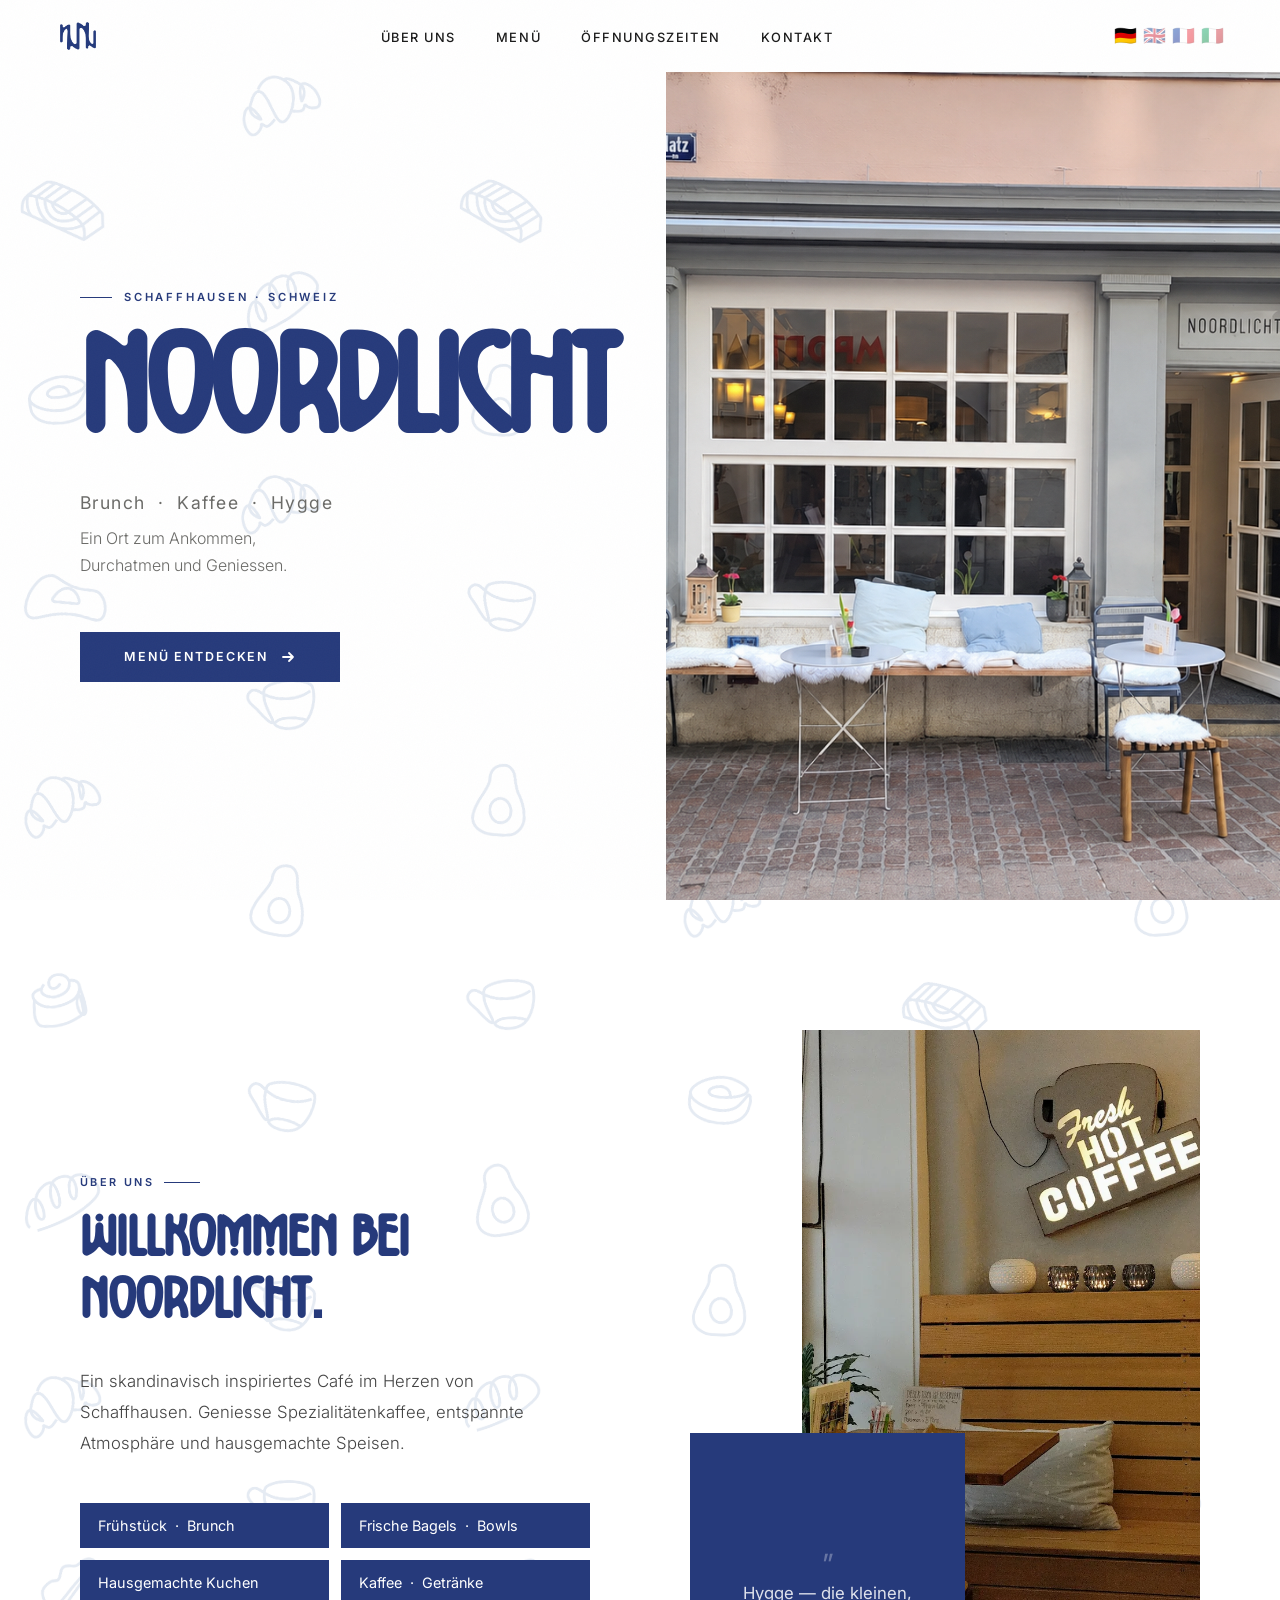
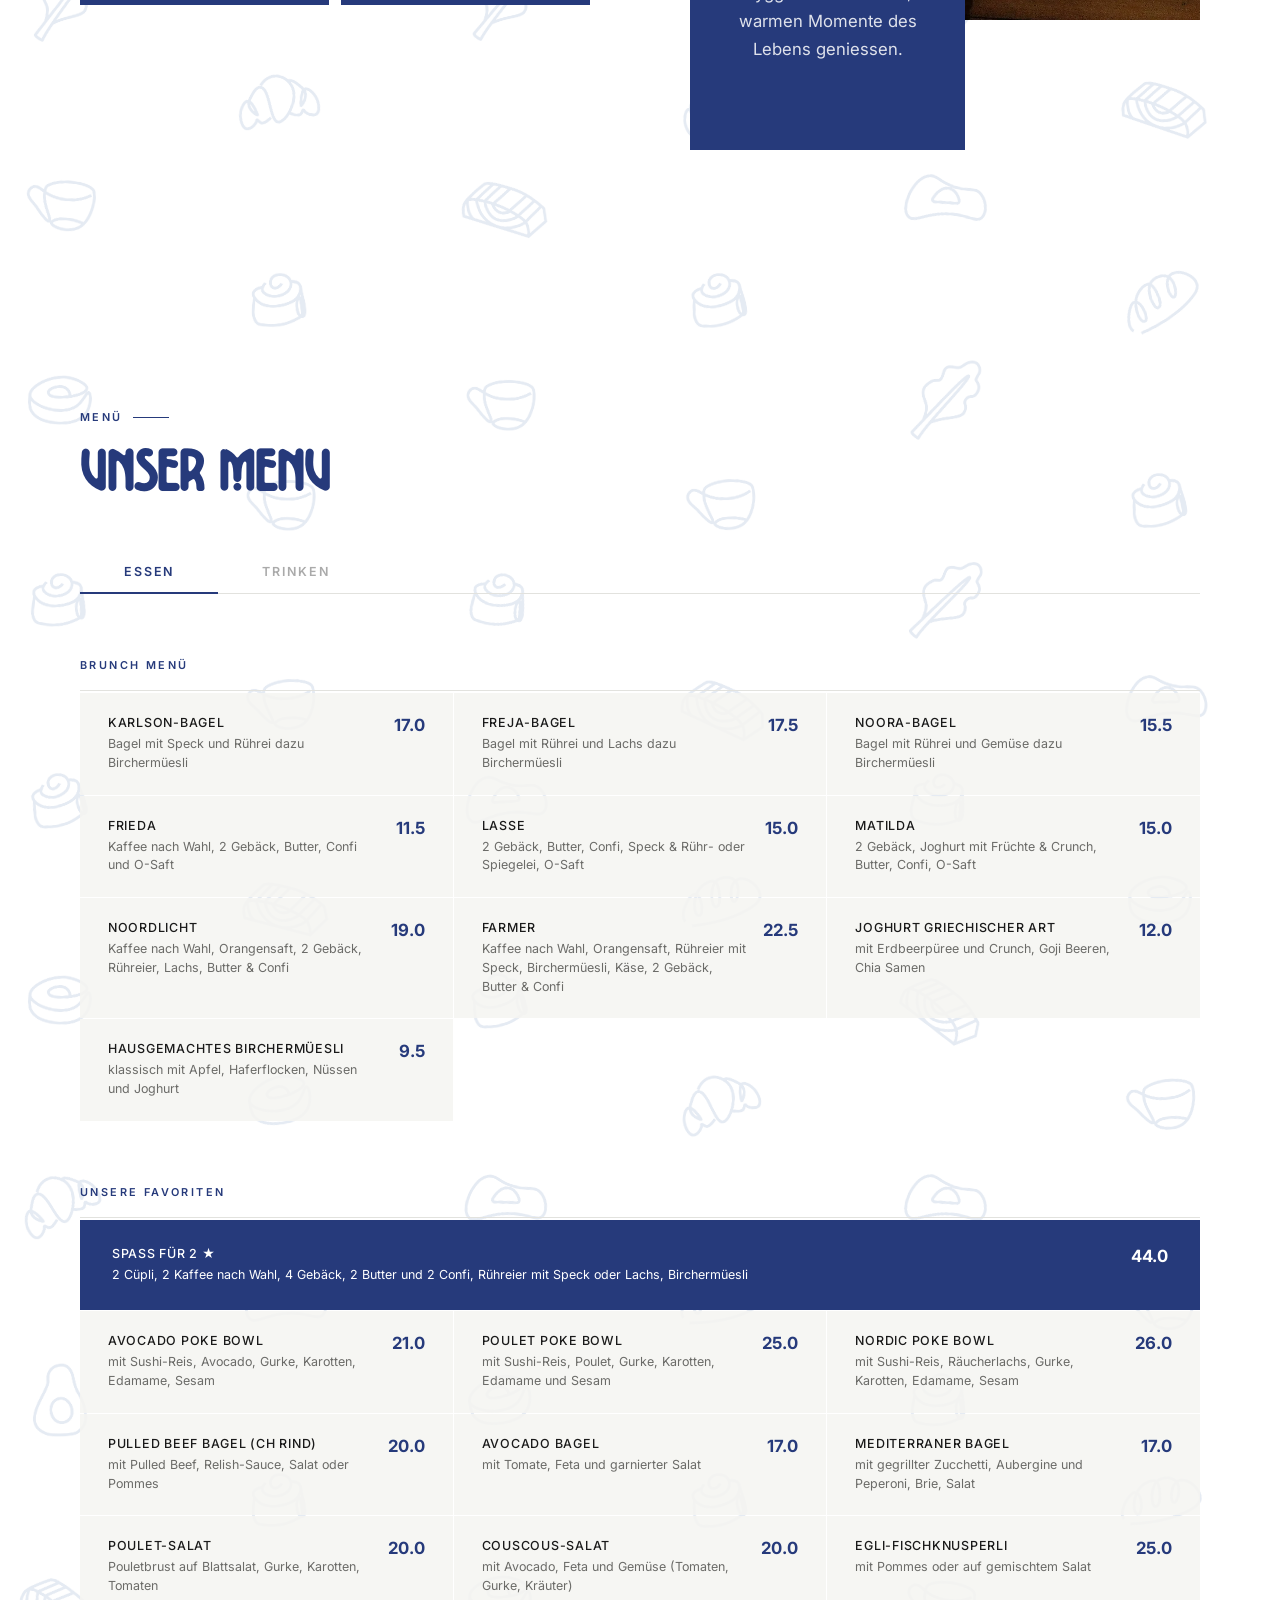
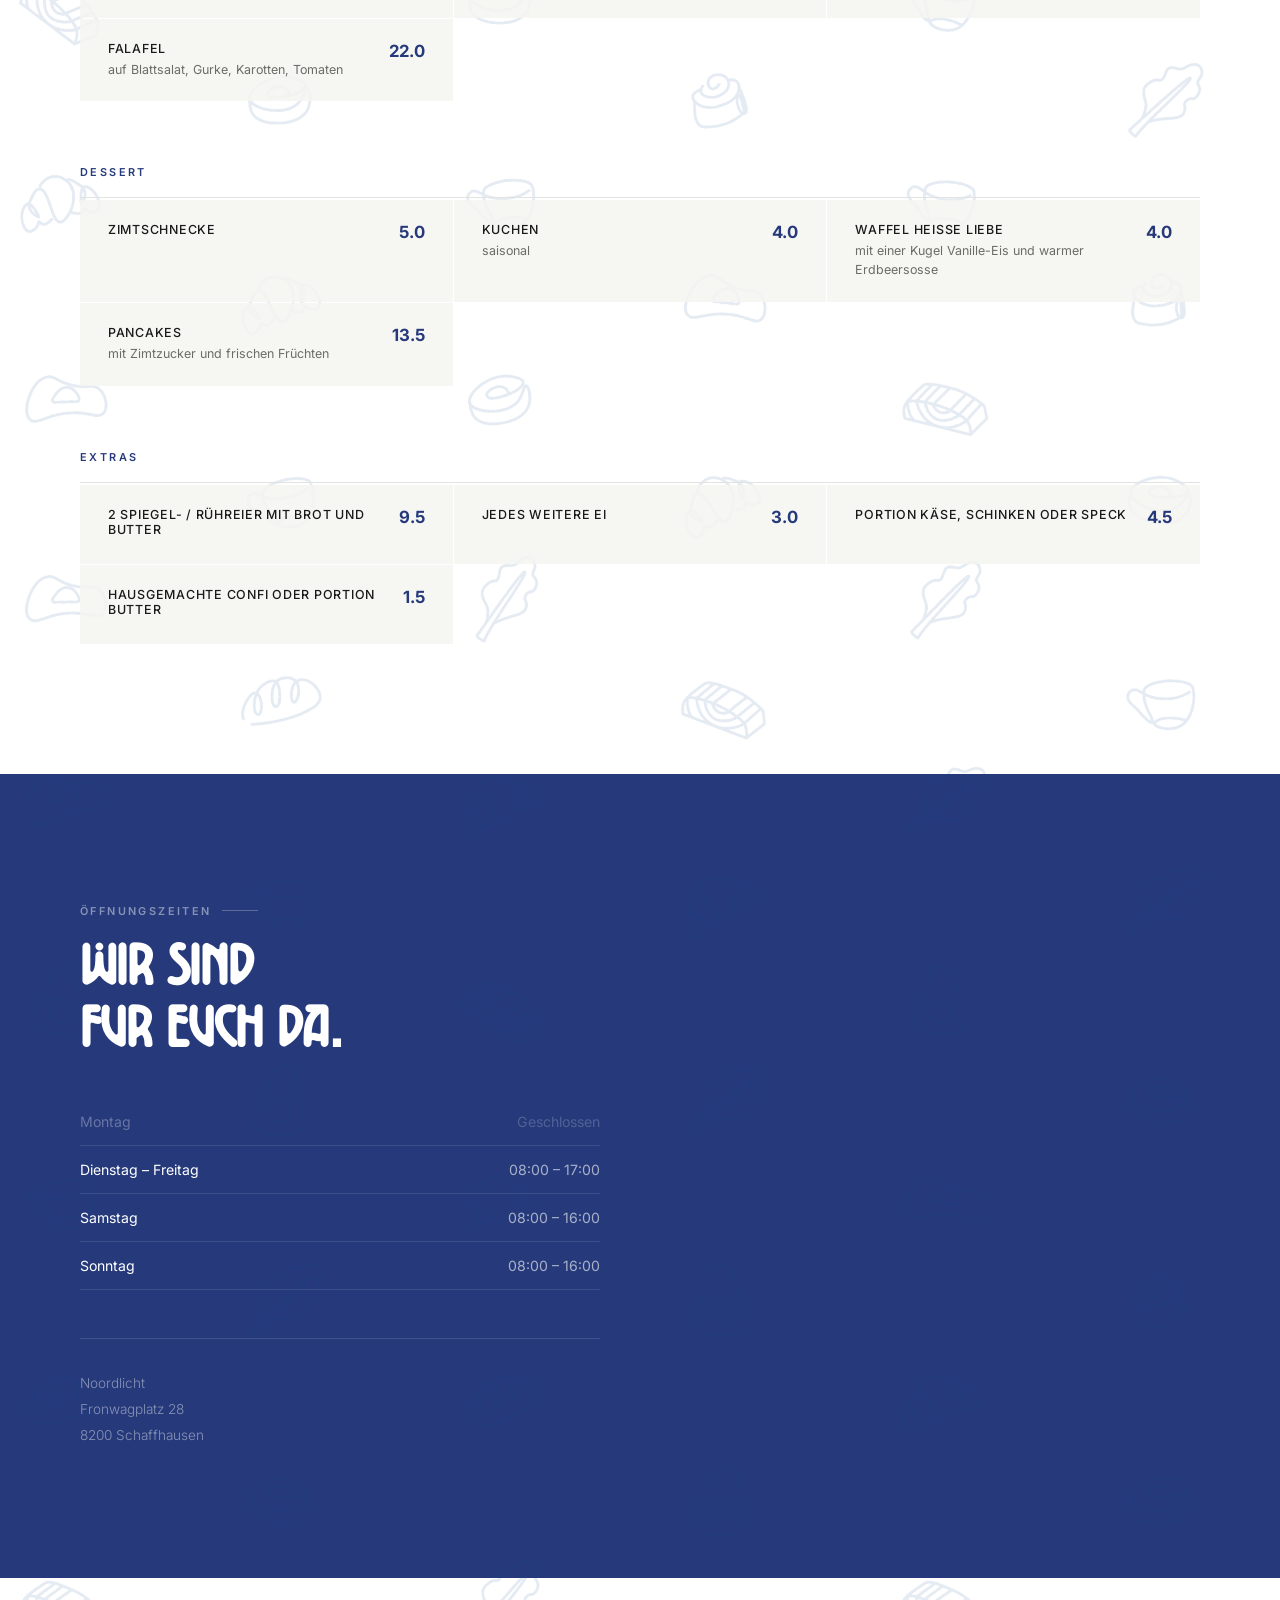
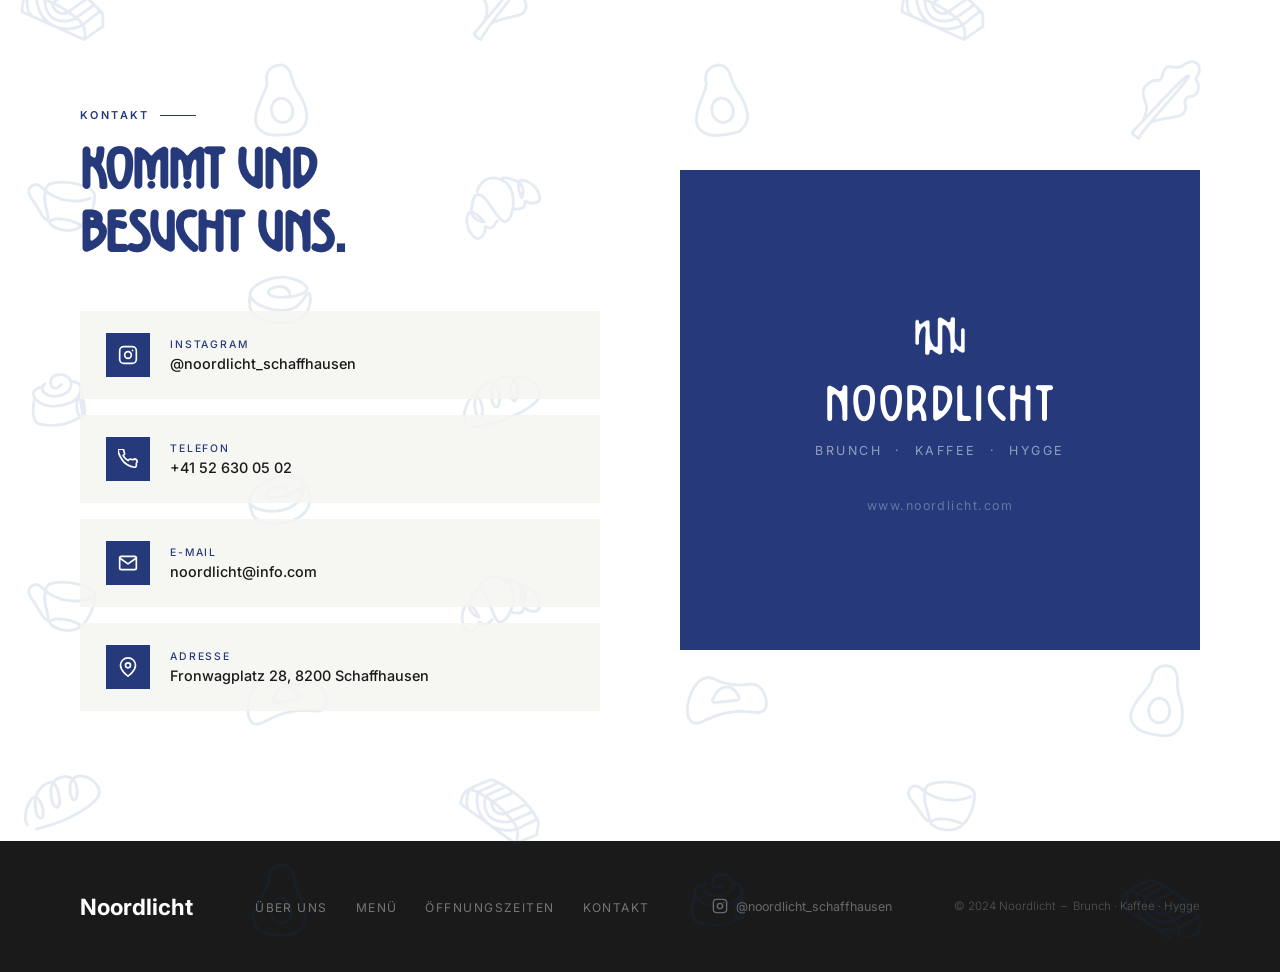
==== index.html @ 09fd99b8 "Noordlicht Website" ====
<!DOCTYPE html>
<html lang="de">
<head>
<meta charset="UTF-8">
<meta name="viewport" content="width=device-width, initial-scale=1.0">
<title>Noordlicht – Brunch · Coffee · Hygge</title>
<link rel="preconnect" href="https://fonts.googleapis.com">
<link rel="preconnect" href="https://fonts.gstatic.com" crossorigin>
<link href="https://fonts.googleapis.com/css2?family=Inter:wght@300;400;500;600&display=swap" rel="stylesheet">
<link rel="stylesheet" href="style.css?v=15">
</head>
<body>

<!-- NAV -->
<nav class="nav" id="nav">
  <a href="#hero" class="nav-logo">
    <img src="graphics/4n_b.png" alt="Noordlicht Logo">
  </a>
  <ul class="nav-links">
    <li><a href="#about" data-i18n data-de="Über uns" data-en="About">Über uns</a></li>
    <li><a href="#menu" data-i18n data-de="Menü" data-en="Menu">Menü</a></li>
    <li><a href="#hours" data-i18n data-de="Öffnungszeiten" data-en="Opening Hours">Öffnungszeiten</a></li>
    <li><a href="#contact" data-i18n data-de="Kontakt" data-en="Contact">Kontakt</a></li>
  </ul>
  <div class="nav-right">
    <div class="lang-sw">
      <button class="lang-btn active" title="Deutsch">🇩🇪</button>
      <button class="lang-btn" title="English">🇬🇧</button>
      <button class="lang-btn" title="Français">🇫🇷</button>
      <button class="lang-btn" title="Italiano">🇮🇹</button>
    </div>
    <div class="burger" id="burger">
      <span></span><span></span><span></span>
    </div>
  </div>
</nav>

<!-- MOBILE MENU -->
<div class="mob-menu" id="mob-menu">
  <a href="#about" data-i18n data-de="Über uns" data-en="About">Über uns</a>
  <a href="#menu" data-i18n data-de="Menü" data-en="Menu">Menü</a>
  <a href="#hours" data-i18n data-de="Öffnungszeiten" data-en="Opening Hours">Öffnungszeiten</a>
  <a href="#contact" data-i18n data-de="Kontakt" data-en="Contact">Kontakt</a>
</div>

<!-- HERO -->
<section class="hero" id="hero">

  <div class="hero-left">
    <p class="hero-tag reveal" data-i18n data-de="Schaffhausen · Schweiz" data-en="Schaffhausen · Switzerland">Schaffhausen · Schweiz</p>
    <h1 class="hero-title reveal">NOORDLICHT</h1>
    <p class="hero-sub reveal" data-i18n data-de="Brunch &nbsp;·&nbsp; Kaffee &nbsp;·&nbsp; Hygge" data-en="Brunch &nbsp;·&nbsp; Coffee &nbsp;·&nbsp; Hygge">Brunch &nbsp;·&nbsp; Kaffee &nbsp;·&nbsp; Hygge</p>
    <p class="hero-claim reveal" data-i18n data-de="Ein Ort zum Ankommen,&lt;br&gt;Durchatmen und Geniessen." data-en="A place to arrive,&lt;br&gt;breathe and enjoy.">Ein Ort zum Ankommen,<br>Durchatmen und Geniessen.</p>
    <a href="#menu" class="btn reveal">
      <span data-i18n data-de="Menü entdecken" data-en="Explore Menu">Menü entdecken</span>
      <svg width="16" height="16" viewBox="0 0 16 16" fill="none" stroke="currentColor" stroke-width="1.8" stroke-linecap="round" stroke-linejoin="round"><path d="M3 8h10M9 4l4 4-4 4"/></svg>
    </a>
  </div>
  <div class="hero-right">
    <div class="hero-img"></div>
  </div>
</section>

<!-- ABOUT -->
<section class="about" id="about">

  <div class="about-inner">
    <div>
      <p class="sec-label reveal" data-i18n data-de="Über uns" data-en="About Us">Über uns</p>
      <h2 class="sec-title reveal" data-i18n data-de="Willkommen bei&lt;br&gt;Noordlicht." data-en="Welcome to&lt;br&gt;Noordlicht.">Willkommen bei<br>Noordlicht.</h2>
      <p class="about-text reveal" data-i18n data-de="Ein skandinavisch inspiriertes Café im Herzen von Schaffhausen. Geniesse Spezialitätenkaffee, entspannte Atmosphäre und hausgemachte Speisen." data-en="A Scandinavian-inspired café in the heart of Schaffhausen. Enjoy specialty coffee, a relaxed atmosphere and homemade food.">
        Ein skandinavisch inspiriertes Café im Herzen von Schaffhausen.
        Geniesse Spezialitätenkaffee, entspannte Atmosphäre
        und hausgemachte Speisen.
      </p>
      <ul class="about-pills reveal">
        <li class="about-pill">
          <svg width="14" height="14" viewBox="0 0 14 14" fill="#263A7B"><path d="M7 1l1.8 4.3 4.7.4-3.5 3 1 4.6L7 10.8l-4 2.5 1-4.6L.5 5.7l4.7-.4z"/></svg>
          <span data-i18n data-de="Frühstück &amp;nbsp;·&amp;nbsp; Brunch" data-en="Breakfast &amp;nbsp;·&amp;nbsp; Brunch">Frühstück &nbsp;·&nbsp; Brunch</span>
        </li>
        <li class="about-pill">
          <svg width="14" height="14" viewBox="0 0 14 14" fill="#263A7B"><path d="M7 1l1.8 4.3 4.7.4-3.5 3 1 4.6L7 10.8l-4 2.5 1-4.6L.5 5.7l4.7-.4z"/></svg>
          <span data-i18n data-de="Frische Bagels &amp;nbsp;·&amp;nbsp; Bowls" data-en="Fresh Bagels &amp;nbsp;·&amp;nbsp; Bowls">Frische Bagels &nbsp;·&nbsp; Bowls</span>
        </li>
        <li class="about-pill">
          <svg width="14" height="14" viewBox="0 0 14 14" fill="#263A7B"><path d="M7 1l1.8 4.3 4.7.4-3.5 3 1 4.6L7 10.8l-4 2.5 1-4.6L.5 5.7l4.7-.4z"/></svg>
          <span data-i18n data-de="Hausgemachte Kuchen" data-en="Homemade Cakes">Hausgemachte Kuchen</span>
        </li>
        <li class="about-pill">
          <svg width="14" height="14" viewBox="0 0 14 14" fill="#263A7B"><path d="M7 1l1.8 4.3 4.7.4-3.5 3 1 4.6L7 10.8l-4 2.5 1-4.6L.5 5.7l4.7-.4z"/></svg>
          <span data-i18n data-de="Kaffee &amp;nbsp;·&amp;nbsp; Getränke" data-en="Coffee &amp;nbsp;·&amp;nbsp; Drinks">Kaffee &nbsp;·&nbsp; Getränke</span>
        </li>
      </ul>
    </div>

    <div class="about-visual reveal">
<div class="about-photo-main"></div>
      <div class="about-photo-accent">
        <p class="about-quote" data-i18n data-de="Hygge — die kleinen,&lt;br&gt;warmen Momente des Lebens geniessen." data-en="Hygge — savouring&lt;br&gt;life's small, warm moments.">Hygge — die kleinen,<br>warmen Momente des Lebens geniessen.</p>
      </div>
    </div>
  </div>
</section>

<!-- MENU -->
<section class="menu-sec" id="menu">

  <div class="menu-head reveal">
    <p class="sec-label" data-i18n data-de="Menü" data-en="Menu">Menü</p>
    <h2 class="sec-title" data-i18n data-de="Unser Menü" data-en="Our Menu">Unser Menü</h2>
    <div class="menu-tabs">
      <button class="menu-tab-btn on" data-pane="essen" data-i18n data-de="Essen" data-en="Food">Essen</button>
      <button class="menu-tab-btn" data-pane="trinken" data-i18n data-de="Trinken" data-en="Drinks">Trinken</button>
    </div>
  </div>

  <!-- ═══ FOOD ═══ -->
  <div class="menu-pane on" id="pane-essen">
    <div class="menu-cat reveal">
      <h3 class="menu-cat-hd" data-i18n data-de="Brunch Menü" data-en="Brunch Menu">Brunch Menü</h3>
      <div class="menu-grid">
        <div class="mi"><div><div class="mi-name" data-i18n data-de="Karlson-Bagel" data-en="Karlson-Bagel">Karlson-Bagel</div><div class="mi-desc" data-i18n data-de="Bagel mit Speck und Rührei dazu Birchermüesli" data-en="Bagel with bacon and scrambled eggs with Bircher muesli">Bagel mit Speck und Rührei dazu Birchermüesli</div></div><div class="mi-price">17.0</div></div>
        <div class="mi"><div><div class="mi-name" data-i18n data-de="Freja-Bagel" data-en="Freja-Bagel">Freja-Bagel</div><div class="mi-desc" data-i18n data-de="Bagel mit Rührei und Lachs dazu Birchermüesli" data-en="Bagel with scrambled eggs and salmon with Bircher muesli">Bagel mit Rührei und Lachs dazu Birchermüesli</div></div><div class="mi-price">17.5</div></div>
        <div class="mi"><div><div class="mi-name" data-i18n data-de="Noora-Bagel" data-en="Noora-Bagel">Noora-Bagel</div><div class="mi-desc" data-i18n data-de="Bagel mit Rührei und Gemüse dazu Birchermüesli" data-en="Bagel with scrambled eggs and vegetables with Bircher muesli">Bagel mit Rührei und Gemüse dazu Birchermüesli</div></div><div class="mi-price">15.5</div></div>
        <div class="mi"><div><div class="mi-name" data-i18n data-de="Frieda" data-en="Frieda">Frieda</div><div class="mi-desc" data-i18n data-de="Kaffee nach Wahl, 2 Gebäck, Butter, Confi und O-Saft" data-en="Coffee of your choice, 2 pastries, butter, jam and orange juice">Kaffee nach Wahl, 2 Gebäck, Butter, Confi und O-Saft</div></div><div class="mi-price">11.5</div></div>
        <div class="mi"><div><div class="mi-name" data-i18n data-de="Lasse" data-en="Lasse">Lasse</div><div class="mi-desc" data-i18n data-de="2 Gebäck, Butter, Confi, Speck &amp; Rühr- oder Spiegelei, O-Saft" data-en="2 pastries, butter, jam, bacon &amp; scrambled or fried egg, orange juice">2 Gebäck, Butter, Confi, Speck &amp; Rühr- oder Spiegelei, O-Saft</div></div><div class="mi-price">15.0</div></div>
        <div class="mi"><div><div class="mi-name" data-i18n data-de="Matilda" data-en="Matilda">Matilda</div><div class="mi-desc" data-i18n data-de="2 Gebäck, Joghurt mit Früchte &amp; Crunch, Butter, Confi, O-Saft" data-en="2 pastries, yoghurt with fruit &amp; granola, butter, jam, orange juice">2 Gebäck, Joghurt mit Früchte &amp; Crunch, Butter, Confi, O-Saft</div></div><div class="mi-price">15.0</div></div>
        <div class="mi"><div><div class="mi-name" data-i18n data-de="Noordlicht" data-en="Noordlicht">Noordlicht</div><div class="mi-desc" data-i18n data-de="Kaffee nach Wahl, Orangensaft, 2 Gebäck, Rühreier, Lachs, Butter &amp; Confi" data-en="Coffee of your choice, orange juice, 2 pastries, scrambled eggs, salmon, butter &amp; jam">Kaffee nach Wahl, Orangensaft, 2 Gebäck, Rühreier, Lachs, Butter &amp; Confi</div></div><div class="mi-price">19.0</div></div>
        <div class="mi"><div><div class="mi-name" data-i18n data-de="Farmer" data-en="Farmer">Farmer</div><div class="mi-desc" data-i18n data-de="Kaffee nach Wahl, Orangensaft, Rühreier mit Speck, Birchermüesli, Käse, 2 Gebäck, Butter &amp; Confi" data-en="Coffee, orange juice, scrambled eggs with bacon, Bircher muesli, cheese, 2 pastries, butter &amp; jam">Kaffee nach Wahl, Orangensaft, Rühreier mit Speck, Birchermüesli, Käse, 2 Gebäck, Butter &amp; Confi</div></div><div class="mi-price">22.5</div></div>
        <div class="mi"><div><div class="mi-name" data-i18n data-de="Joghurt Griechischer Art" data-en="Greek-style Yoghurt">Joghurt Griechischer Art</div><div class="mi-desc" data-i18n data-de="mit Erdbeerpüree und Crunch, Goji Beeren, Chia Samen" data-en="with strawberry purée and granola, goji berries, chia seeds">mit Erdbeerpüree und Crunch, Goji Beeren, Chia Samen</div></div><div class="mi-price">12.0</div></div>
        <div class="mi"><div><div class="mi-name" data-i18n data-de="Hausgemachtes Birchermüesli" data-en="Homemade Bircher Muesli">Hausgemachtes Birchermüesli</div><div class="mi-desc" data-i18n data-de="klassisch mit Apfel, Haferflocken, Nüssen und Joghurt" data-en="classic with apple, oats, nuts and yoghurt">klassisch mit Apfel, Haferflocken, Nüssen und Joghurt</div></div><div class="mi-price">9.5</div></div>
      </div>
    </div>

    <div class="menu-cat reveal">
      <h3 class="menu-cat-hd" data-i18n data-de="Unsere Favoriten" data-en="Our Favourites">Unsere Favoriten</h3>
      <div class="menu-grid">
        <div class="mi mi-feat"><div><div class="mi-name" data-i18n data-de="Spass für 2 ★" data-en="Fun for 2 ★">Spass für 2 ★</div><div class="mi-desc" data-i18n data-de="2 Cüpli, 2 Kaffee nach Wahl, 4 Gebäck, 2 Butter und 2 Confi, Rühreier mit Speck oder Lachs, Birchermüesli" data-en="2 glasses of sparkling wine, 2 coffees of your choice, 4 pastries, 2 butter and 2 jam, scrambled eggs with bacon or salmon, Bircher muesli">2 Cüpli, 2 Kaffee nach Wahl, 4 Gebäck, 2 Butter und 2 Confi, Rühreier mit Speck oder Lachs, Birchermüesli</div></div><div class="mi-price">44.0</div></div>
        <div class="mi"><div><div class="mi-name" data-i18n data-de="Avocado Poke Bowl" data-en="Avocado Poke Bowl">Avocado Poke Bowl</div><div class="mi-desc" data-i18n data-de="mit Sushi-Reis, Avocado, Gurke, Karotten, Edamame, Sesam" data-en="with sushi rice, avocado, cucumber, carrots, edamame, sesame">mit Sushi-Reis, Avocado, Gurke, Karotten, Edamame, Sesam</div></div><div class="mi-price">21.0</div></div>
        <div class="mi"><div><div class="mi-name" data-i18n data-de="Poulet Poke Bowl" data-en="Chicken Poke Bowl">Poulet Poke Bowl</div><div class="mi-desc" data-i18n data-de="mit Sushi-Reis, Poulet, Gurke, Karotten, Edamame und Sesam" data-en="with sushi rice, chicken, cucumber, carrots, edamame and sesame">mit Sushi-Reis, Poulet, Gurke, Karotten, Edamame und Sesam</div></div><div class="mi-price">25.0</div></div>
        <div class="mi"><div><div class="mi-name" data-i18n data-de="Nordic Poke Bowl" data-en="Nordic Poke Bowl">Nordic Poke Bowl</div><div class="mi-desc" data-i18n data-de="mit Sushi-Reis, Räucherlachs, Gurke, Karotten, Edamame, Sesam" data-en="with sushi rice, smoked salmon, cucumber, carrots, edamame, sesame">mit Sushi-Reis, Räucherlachs, Gurke, Karotten, Edamame, Sesam</div></div><div class="mi-price">26.0</div></div>
        <div class="mi"><div><div class="mi-name" data-i18n data-de="Pulled Beef Bagel (CH Rind)" data-en="Pulled Beef Bagel (CH Rind)">Pulled Beef Bagel (CH Rind)</div><div class="mi-desc" data-i18n data-de="mit Pulled Beef, Relish-Sauce, Salat oder Pommes" data-en="with pulled beef, relish sauce, salad or fries">mit Pulled Beef, Relish-Sauce, Salat oder Pommes</div></div><div class="mi-price">20.0</div></div>
        <div class="mi"><div><div class="mi-name" data-i18n data-de="Avocado Bagel" data-en="Avocado Bagel">Avocado Bagel</div><div class="mi-desc" data-i18n data-de="mit Tomate, Feta und garnierter Salat" data-en="with tomato, feta and dressed salad">mit Tomate, Feta und garnierter Salat</div></div><div class="mi-price">17.0</div></div>
        <div class="mi"><div><div class="mi-name" data-i18n data-de="Mediterraner Bagel" data-en="Mediterraner Bagel">Mediterraner Bagel</div><div class="mi-desc" data-i18n data-de="mit gegrillter Zucchetti, Aubergine und Peperoni, Brie, Salat" data-en="with grilled courgette, aubergine and peppers, brie, salad">mit gegrillter Zucchetti, Aubergine und Peperoni, Brie, Salat</div></div><div class="mi-price">17.0</div></div>
        <div class="mi"><div><div class="mi-name" data-i18n data-de="Poulet-Salat" data-en="Chicken Salad">Poulet-Salat</div><div class="mi-desc" data-i18n data-de="Pouletbrust auf Blattsalat, Gurke, Karotten, Tomaten" data-en="Chicken breast on mixed leaves, cucumber, carrots, tomatoes">Pouletbrust auf Blattsalat, Gurke, Karotten, Tomaten</div></div><div class="mi-price">20.0</div></div>
        <div class="mi"><div><div class="mi-name" data-i18n data-de="Couscous-Salat" data-en="Couscous-Salat">Couscous-Salat</div><div class="mi-desc" data-i18n data-de="mit Avocado, Feta und Gemüse (Tomaten, Gurke, Kräuter)" data-en="with avocado, feta and vegetables (tomatoes, cucumber, herbs)">mit Avocado, Feta und Gemüse (Tomaten, Gurke, Kräuter)</div></div><div class="mi-price">20.0</div></div>
        <div class="mi"><div><div class="mi-name" data-i18n data-de="Egli-Fischknusperli" data-en="Crispy Perch Fillet">Egli-Fischknusperli</div><div class="mi-desc" data-i18n data-de="mit Pommes oder auf gemischtem Salat" data-en="with fries or on mixed salad">mit Pommes oder auf gemischtem Salat</div></div><div class="mi-price">25.0</div></div>
        <div class="mi"><div><div class="mi-name" data-i18n data-de="Falafel" data-en="Falafel">Falafel</div><div class="mi-desc" data-i18n data-de="auf Blattsalat, Gurke, Karotten, Tomaten" data-en="on mixed leaves, cucumber, carrots, tomatoes">auf Blattsalat, Gurke, Karotten, Tomaten</div></div><div class="mi-price">22.0</div></div>
      </div>
    </div>

    <div class="menu-cat reveal">
      <h3 class="menu-cat-hd" data-i18n data-de="Dessert" data-en="Dessert">Dessert</h3>
      <div class="menu-grid">
        <div class="mi"><div><div class="mi-name" data-i18n data-de="Zimtschnecke" data-en="Cinnamon Roll">Zimtschnecke</div></div><div class="mi-price">5.0</div></div>
        <div class="mi"><div><div class="mi-name" data-i18n data-de="Kuchen" data-en="Cake">Kuchen</div><div class="mi-desc" data-i18n data-de="saisonal" data-en="seasonal">saisonal</div></div><div class="mi-price">4.0</div></div>
        <div class="mi"><div><div class="mi-name" data-i18n data-de="Waffel Heisse Liebe" data-en="Hot Love Waffle">Waffel Heisse Liebe</div><div class="mi-desc" data-i18n data-de="mit einer Kugel Vanille-Eis und warmer Erdbeersosse" data-en="with a scoop of vanilla ice cream and warm strawberry sauce">mit einer Kugel Vanille-Eis und warmer Erdbeersosse</div></div><div class="mi-price">4.0</div></div>
        <div class="mi"><div><div class="mi-name" data-i18n data-de="Pancakes" data-en="Pancakes">Pancakes</div><div class="mi-desc" data-i18n data-de="mit Zimtzucker und frischen Früchten" data-en="with cinnamon sugar and fresh fruit">mit Zimtzucker und frischen Früchten</div></div><div class="mi-price">13.5</div></div>
      </div>
    </div>

    <div class="menu-cat reveal">
      <h3 class="menu-cat-hd" data-i18n data-de="Extras" data-en="Extras">Extras</h3>
      <div class="menu-grid">
        <div class="mi"><div><div class="mi-name" data-i18n data-de="2 Spiegel- / Rühreier mit Brot und Butter" data-en="2 Fried / Scrambled Eggs with bread and butter">2 Spiegel- / Rühreier mit Brot und Butter</div></div><div class="mi-price">9.5</div></div>
        <div class="mi"><div><div class="mi-name" data-i18n data-de="Jedes weitere Ei" data-en="Each additional egg">Jedes weitere Ei</div></div><div class="mi-price">3.0</div></div>
        <div class="mi"><div><div class="mi-name" data-i18n data-de="Portion Käse, Schinken oder Speck" data-en="Portion of cheese, ham or bacon">Portion Käse, Schinken oder Speck</div></div><div class="mi-price">4.5</div></div>
        <div class="mi"><div><div class="mi-name" data-i18n data-de="Hausgemachte Confi oder Portion Butter" data-en="Homemade jam or portion of butter">Hausgemachte Confi oder Portion Butter</div></div><div class="mi-price">1.5</div></div>
      </div>
    </div>
  </div>

  <!-- ═══ DRINKS ═══ -->
  <div class="menu-pane" id="pane-trinken">
    <div class="menu-cat reveal">
      <h3 class="menu-cat-hd" data-i18n data-de="Kaffee" data-en="Coffee">Kaffee</h3>
      <div class="menu-grid">
        <div class="mi"><div><div class="mi-name" data-i18n data-de="Espresso / Ristretto" data-en="Espresso / Ristretto">Espresso / Ristretto</div></div><div class="mi-price">4.5</div></div>
        <div class="mi"><div><div class="mi-name" data-i18n data-de="Café Crème / Americano" data-en="Café Crème / Americano">Café Crème / Americano</div></div><div class="mi-price">4.5</div></div>
        <div class="mi"><div><div class="mi-name" data-i18n data-de="Cappuccino" data-en="Cappuccino">Cappuccino</div></div><div class="mi-price">5.0</div></div>
        <div class="mi"><div><div class="mi-name" data-i18n data-de="Milch Café" data-en="Café au Lait">Milch Café</div></div><div class="mi-price">5.2</div></div>
        <div class="mi"><div><div class="mi-name" data-i18n data-de="Latte Macchiato" data-en="Latte Macchiato">Latte Macchiato</div></div><div class="mi-price">6.0</div></div>
        <div class="mi"><div><div class="mi-name" data-i18n data-de="Caotina / Ovomaltine" data-en="Caotina / Ovomaltine">Caotina / Ovomaltine</div><div class="mi-desc" data-i18n data-de="heiss / kalt" data-en="hot / cold">heiss / kalt</div></div><div class="mi-price">4.5</div></div>
        <div class="menu-extras-note" data-i18n data-de="&lt;strong&gt;Extra Flavour&lt;/strong&gt; – Karamell, Zimt, Vanille &lt;strong&gt;+0.8&lt;/strong&gt; &amp;nbsp;·&amp;nbsp; Soja- oder Laktosefreie Milch &lt;strong&gt;+0.5&lt;/strong&gt;" data-en="&lt;strong&gt;Extra Flavour&lt;/strong&gt; – Caramel, Cinnamon, Vanilla &lt;strong&gt;+0.8&lt;/strong&gt; &amp;nbsp;·&amp;nbsp; Soy or Lactose-free Milk &lt;strong&gt;+0.5&lt;/strong&gt;">
          <strong>Extra Flavour</strong> – Karamell, Zimt, Vanille <strong>+0.8</strong> &nbsp;·&nbsp; Soja- oder Laktosefreie Milch <strong>+0.5</strong>
        </div>
      </div>
    </div>

    <div class="menu-cat reveal">
      <h3 class="menu-cat-hd" data-i18n data-de="Tee" data-en="Tea">Tee</h3>
      <div class="menu-grid">
        <div class="mi"><div><div class="mi-name" data-i18n data-de="Bio Tee" data-en="Organic Tea">Bio Tee</div><div class="mi-desc" data-i18n data-de="(Grüntee Jasmin, Earl Grey, Assam, Chai Gewürz, Irish Cream, Früchtetee, Karkade, Rooibos, Kräutertee, Pfefferminze, Kamille)" data-en="Green Tea Jasmine, Earl Grey, Assam, Chai Spice, Irish Cream, Fruit Tea, Hibiscus, Rooibos, Herbal Tea, Peppermint, Chamomile">(Grüntee Jasmin, Earl Grey, Assam, Chai Gewürz, Irish Cream, Früchtetee, Karkade, Rooibos, Kräutertee, Pfefferminze, Kamille)</div></div><div class="mi-price">5.0</div></div>
        <div class="mi"><div><div class="mi-name" data-i18n data-de="Heisse Zitrone" data-en="Hot Lemon">Heisse Zitrone</div><div class="mi-desc" data-i18n data-de="mit Honig und Ingwer" data-en="with honey and ginger">mit Honig und Ingwer</div></div><div class="mi-price">5.0</div></div>
      </div>
    </div>

    <div class="menu-cat reveal">
      <h3 class="menu-cat-hd" data-i18n data-de="Kalte Getränke" data-en="Cold Drinks">Kalte Getränke</h3>
      <div class="menu-grid">
        <div class="mi"><div><div class="mi-name" data-i18n data-de="Home Made Ice Teas" data-en="Home Made Ice Teas">Home Made Ice Teas</div><div class="mi-desc" data-i18n data-de="Frische Minze mit Holunderblüten, Hibiskus und Kräuter" data-en="Fresh mint with elderflower, hibiscus and herbs">Frische Minze mit Holunderblüten, Hibiskus und Kräuter</div></div><div class="mi-price">6.0</div></div>
        <div class="mi"><div><div class="mi-name" data-i18n data-de="Valser Wasser" data-en="Valser Wasser">Valser Wasser</div><div class="mi-desc" data-i18n data-de="mit / ohne Kohlensäure" data-en="still / sparkling">mit / ohne Kohlensäure</div></div><div class="mi-price">4.5</div></div>
        <div class="mi"><div><div class="mi-name" data-i18n data-de="Cola / Cola Zero / Sprite / Fanta" data-en="Cola / Cola Zero / Sprite / Fanta">Cola / Cola Zero / Sprite / Fanta</div></div><div class="mi-price">4.5</div></div>
        <div class="mi"><div><div class="mi-name" data-i18n data-de="Apfelschorle / Rivella" data-en="Apfelschorle / Rivella">Apfelschorle / Rivella</div><div class="mi-desc" data-i18n data-de="rot, blau" data-en="rot, blau">rot, blau</div></div><div class="mi-price">4.0</div></div>
        <div class="mi"><div><div class="mi-name" data-i18n data-de="Schweppes" data-en="Schweppes">Schweppes</div><div class="mi-desc" data-i18n data-de="Tonic, Lemon" data-en="Tonic, Lemon">Tonic, Lemon</div></div><div class="mi-price">4.5</div></div>
      </div>
    </div>
  </div>
</section>

<!-- HOURS -->
<section class="hours-sec" id="hours">

  <div class="hours-inner">
    <div>
      <p class="sec-label reveal" data-i18n data-de="Öffnungszeiten" data-en="Opening Hours">Öffnungszeiten</p>
      <h2 class="sec-title reveal" data-i18n data-de="Wir sind&lt;br&gt;für euch da." data-en="We are&lt;br&gt;here for you.">Wir sind<br>für euch da.</h2>
      <table class="hours-tbl reveal">
        <tr class="closed"><td data-i18n data-de="Montag" data-en="Monday">Montag</td><td data-i18n data-de="Geschlossen" data-en="Closed">Geschlossen</td></tr>
        <tr><td data-i18n data-de="Dienstag – Freitag" data-en="Tuesday – Friday">Dienstag – Freitag</td><td data-i18n data-de="08:00 – 17:00" data-en="8:00 AM – 5:00 PM">08:00 – 17:00</td></tr>
        <tr><td data-i18n data-de="Samstag" data-en="Saturday">Samstag</td><td data-i18n data-de="08:00 – 16:00" data-en="8:00 AM – 4:00 PM">08:00 – 16:00</td></tr>
        <tr><td data-i18n data-de="Sonntag" data-en="Sunday">Sonntag</td><td data-i18n data-de="08:00 – 16:00" data-en="8:00 AM – 4:00 PM">08:00 – 16:00</td></tr>
      </table>
      <div class="hours-addr reveal">
        Noordlicht<br>
        Fronwagplatz 28<br>
        8200 Schaffhausen
      </div>
    </div>
    <div class="map-wrap reveal">
      <iframe id="map-iframe"
        data-src-de="https://www.google.com/maps/embed?pb=!1m18!1m12!1m3!1d2698.5!2d8.6342!3d47.6967!2m3!1f0!2f0!3f0!3m2!1i1024!2i768!4f13.1!3m3!1m2!1s0x479a922b7ea4b905%3A0x1!2sFronwagplatz+28%2C+8200+Schaffhausen!5e0!3m2!1sde!2sch!4v1704000000000"
        data-src-en="https://www.google.com/maps/embed?pb=!1m18!1m12!1m3!1d2698.5!2d8.6342!3d47.6967!2m3!1f0!2f0!3f0!3m2!1i1024!2i768!4f13.1!3m3!1m2!1s0x479a922b7ea4b905%3A0x1!2sFronwagplatz+28%2C+8200+Schaffhausen!5e0!3m2!1sen!2sch!4v1704000000000"
        src="https://www.google.com/maps/embed?pb=!1m18!1m12!1m3!1d2698.5!2d8.6342!3d47.6967!2m3!1f0!2f0!3f0!3m2!1i1024!2i768!4f13.1!3m3!1m2!1s0x479a922b7ea4b905%3A0x1!2sFronwagplatz+28%2C+8200+Schaffhausen!5e0!3m2!1sde!2sch!4v1704000000000"
        allowfullscreen="" loading="lazy" referrerpolicy="no-referrer-when-downgrade">
      </iframe>
    </div>
  </div>
</section>

<!-- CONTACT -->
<section class="contact-sec" id="contact">

  <div class="contact-inner">
    <div>
      <p class="sec-label reveal" data-i18n data-de="Kontakt" data-en="Contact">Kontakt</p>
      <h2 class="sec-title reveal" data-i18n data-de="Kommt und&lt;br&gt;besucht uns." data-en="Come and&lt;br&gt;visit us.">Kommt und<br>besucht uns.</h2>
      <div class="contact-items">

        <a href="https://instagram.com/noordlicht_schaffhausen" target="_blank" class="ci reveal">
          <div class="ci-icon">
            <svg width="20" height="20" viewBox="0 0 24 24" fill="none" stroke="#fff" stroke-width="2" stroke-linecap="round" stroke-linejoin="round">
              <rect x="2" y="2" width="20" height="20" rx="5"/><circle cx="12" cy="12" r="4"/>
              <circle cx="17.5" cy="6.5" r="1" fill="#fff" stroke="none"/>
            </svg>
          </div>
          <div><div class="ci-lbl" data-i18n data-de="Instagram" data-en="Instagram">Instagram</div><div class="ci-val">@noordlicht_schaffhausen</div></div>
        </a>

        <a href="tel:+41526300502" class="ci reveal">
          <div class="ci-icon">
            <svg width="20" height="20" viewBox="0 0 24 24" fill="none" stroke="#fff" stroke-width="2" stroke-linecap="round" stroke-linejoin="round">
              <path d="M22 16.92v3a2 2 0 01-2.18 2 19.79 19.79 0 01-8.63-3.07A19.5 19.5 0 013.07 9.81a19.79 19.79 0 01-3.07-8.67A2 2 0 012 .18h3a2 2 0 012 1.72c.127.96.361 1.903.7 2.81a2 2 0 01-.45 2.11L6.09 7.91a16 16 0 006 6l1.27-1.27a2 2 0 012.11-.45c.907.339 1.85.573 2.81.7A2 2 0 0122 16.92z"/>
            </svg>
          </div>
          <div><div class="ci-lbl" data-i18n data-de="Telefon" data-en="Phone">Telefon</div><div class="ci-val">+41 52 630 05 02</div></div>
        </a>

        <a href="mailto:noordlicht@info.com" class="ci reveal">
          <div class="ci-icon">
            <svg width="20" height="20" viewBox="0 0 24 24" fill="none" stroke="#fff" stroke-width="2" stroke-linecap="round" stroke-linejoin="round">
              <path d="M4 4h16c1.1 0 2 .9 2 2v12c0 1.1-.9 2-2 2H4c-1.1 0-2-.9-2-2V6c0-1.1.9-2 2-2z"/>
              <polyline points="22,6 12,13 2,6"/>
            </svg>
          </div>
          <div><div class="ci-lbl" data-i18n data-de="E-Mail" data-en="E-Mail">E-Mail</div><div class="ci-val">noordlicht@info.com</div></div>
        </a>

        <div class="ci reveal">
          <div class="ci-icon">
            <svg width="20" height="20" viewBox="0 0 24 24" fill="none" stroke="#fff" stroke-width="2" stroke-linecap="round" stroke-linejoin="round">
              <path d="M21 10c0 7-9 13-9 13s-9-6-9-13a9 9 0 0118 0z"/>
              <circle cx="12" cy="10" r="3"/>
            </svg>
          </div>
          <div><div class="ci-lbl" data-i18n data-de="Adresse" data-en="Address">Adresse</div><div class="ci-val">Fronwagplatz 28, 8200 Schaffhausen</div></div>
        </div>

      </div>
    </div>

    <div class="contact-visual reveal">
      <img src="graphics/4N_w.png" alt="Noordlicht Logo" class="cv-logo-img">
      <div class="cv-logo">Noordlicht</div>
      <div class="cv-sub" data-i18n data-de="Brunch &amp;nbsp;·&amp;nbsp; Kaffee &amp;nbsp;·&amp;nbsp; Hygge" data-en="Brunch &amp;nbsp;·&amp;nbsp; Coffee &amp;nbsp;·&amp;nbsp; Hygge">Brunch &nbsp;·&nbsp; Kaffee &nbsp;·&nbsp; Hygge</div>
      <div class="cv-url">www.noordlicht.com</div>
    </div>
  </div>
</section>

<!-- FOOTER -->
<footer>
  <div class="footer-in">
    <div class="f-logo">Noordlicht</div>
    <ul class="f-links">
      <li><a href="#about" data-i18n data-de="Über uns" data-en="About">Über uns</a></li>
      <li><a href="#menu" data-i18n data-de="Menü" data-en="Menu">Menü</a></li>
      <li><a href="#hours" data-i18n data-de="Öffnungszeiten" data-en="Opening Hours">Öffnungszeiten</a></li>
      <li><a href="#contact" data-i18n data-de="Kontakt" data-en="Contact">Kontakt</a></li>
    </ul>
    <a href="https://instagram.com/noordlicht_schaffhausen" target="_blank" class="f-ig">
      <svg width="16" height="16" viewBox="0 0 24 24" fill="none" stroke="currentColor" stroke-width="2" stroke-linecap="round" stroke-linejoin="round">
        <rect x="2" y="2" width="20" height="20" rx="5"/><circle cx="12" cy="12" r="4"/>
        <circle cx="17.5" cy="6.5" r="1" fill="currentColor" stroke="none"/>
      </svg>
      @noordlicht_schaffhausen
    </a>
    <p class="f-copy" data-i18n data-de="© 2024 Noordlicht &amp;nbsp;–&amp;nbsp; Brunch · Kaffee · Hygge" data-en="© 2024 Noordlicht &amp;nbsp;–&amp;nbsp; Brunch · Coffee · Hygge">© 2024 Noordlicht &nbsp;–&nbsp; Brunch · Kaffee · Hygge</p>
  </div>
</footer>

<div class="page-icon-layer js-icons-page"></div>
<script src="script.js"></script>
</body>
</html>
---- style.css ----
@font-face {
  font-family: 'Noordlicht';
  src: url('NOORDLICHT.otf') format('opentype');
  font-weight: normal;
  font-style: normal;
  font-display: swap;
}

:root {
  --blue: #263A7B;
  --blue-dark: #1c2d61;
  --bg: #F5F5F2;
  --white: #ffffff;
  --text: #1A1A1A;
  --muted: #6b6b68;
  --line: #e2e2de;
  --nav-h: 72px;
}

*, *::before, *::after { box-sizing: border-box; margin: 0; padding: 0; }

html { scroll-behavior: smooth; }

body {
  font-family: 'Inter', sans-serif;
  background: var(--white);
  color: var(--text);
  overflow-x: hidden;
  position: relative;
}

/* ── GRAIN ── */
body::after {
  content: '';
  position: fixed;
  inset: 0;
  pointer-events: none;
  z-index: 9000;
  opacity: .028;
  background-image: url("data:image/svg+xml,%3Csvg xmlns='http://www.w3.org/2000/svg' width='300' height='300'%3E%3Cfilter id='n'%3E%3CfeTurbulence type='fractalNoise' baseFrequency='.85' numOctaves='4' stitchTiles='stitch'/%3E%3C/filter%3E%3Crect width='300' height='300' filter='url(%23n)'/%3E%3C/svg%3E");
}

/* ── NAV ── */
.nav {
  position: fixed; top: 0; left: 0; right: 0; z-index: 500;
  height: var(--nav-h);
  display: flex; align-items: center; justify-content: space-between;
  padding: 0 56px;
  background: var(--white);
  transition: box-shadow .4s;
}
.nav.scrolled { box-shadow: 0 1px 0 var(--line); }

.nav-logo {
  text-decoration: none;
  display: flex; align-items: center;
}
.nav-logo img {
  height: 44px;
  width: auto;
  display: block;
}

.nav-links { display: flex; gap: 40px; list-style: none; }
.nav-links a {
  text-decoration: none; color: var(--text);
  font-size: .8rem; font-weight: 500;
  letter-spacing: .12em; text-transform: uppercase;
  transition: color .2s;
}
.nav-links a:hover { color: var(--blue); }

.nav-right { display: flex; align-items: center; gap: 20px; }

.lang-sw { display: flex; gap: 6px; }
.lang-btn {
  background: none; border: none; cursor: pointer;
  font-size: 1.15rem; opacity: .45; transition: opacity .2s;
  line-height: 1;
}
.lang-btn:hover, .lang-btn.active { opacity: 1; }

/* hamburger */
.burger { display: none; flex-direction: column; gap: 5px; cursor: pointer; }
.burger span { display: block; width: 22px; height: 1.5px; background: var(--text); transition: all .3s; }

/* mobile menu */
.mob-menu {
  display: none; position: fixed;
  top: var(--nav-h); left: 0; right: 0; bottom: 0;
  background: var(--white); z-index: 490;
  flex-direction: column; align-items: center; justify-content: center; gap: 36px;
}
.mob-menu.open { display: flex; }
.mob-menu a {
  font-family: 'Inter', sans-serif;
  font-size: 2.4rem; color: var(--text); text-decoration: none;
  transition: color .2s;
}
.mob-menu a:hover { color: var(--blue); }

/* ── HERO ── */
.hero {
  min-height: 100vh;
  padding-top: var(--nav-h);
  display: grid;
  grid-template-columns: 52% 48%;
  position: relative;
}

.hero-left {
  display: flex; flex-direction: column; justify-content: center;
  position: relative; z-index: 1;
  padding: 80px 72px 80px 80px;
  position: relative;
}

.hero-tag {
  font-size: .7rem; letter-spacing: .25em; text-transform: uppercase;
  color: var(--blue); font-weight: 600; margin-bottom: 28px;
  display: flex; align-items: center; gap: 12px;
}
.hero-tag::before {
  content: ''; display: block; width: 32px; height: 1px; background: var(--blue);
}

.hero-title {
  font-family: 'Noordlicht', sans-serif;
  font-size: clamp(4.5rem, 11vw, 12rem);
  font-weight: 900; color: var(--blue);
  line-height: .88; letter-spacing: -.02em;
  margin-bottom: 36px;
  white-space: nowrap;
}

.hero-sub {
  font-family: 'Inter', sans-serif;
  font-size: 1.1rem;
  color: var(--muted); letter-spacing: .08em;
  margin-bottom: 12px;
}

.hero-claim {
  font-size: 1rem; color: var(--muted);
  line-height: 1.7; margin-bottom: 52px;
  max-width: 340px; font-weight: 300;
}

.btn {
  display: inline-flex; align-items: center; gap: 12px;
  background: var(--blue); color: #fff;
  text-decoration: none; padding: 17px 44px;
  font-size: .78rem; letter-spacing: .15em; text-transform: uppercase;
  font-weight: 600; transition: all .3s; width: fit-content;
}
.btn svg { transition: transform .3s; }
.btn:hover { background: var(--blue-dark); }
.btn:hover svg { transform: translateX(4px); }

/* floating deco icons in hero */
.hero-deco {
  position: absolute; pointer-events: none;
}

.hero-right {
  position: relative; overflow: hidden; z-index: 1;
}
.hero-img {
  width: 100%; height: 100%;
  background: url('pictures/exterior.png') center/cover;
  position: relative;
}
.hero-img::after {
  content: '';
  position: absolute; inset: 0;
  background: linear-gradient(180deg, rgba(40,56,127,.08) 0%, transparent 40%);
}

/* side label */
.hero-side-label {
  position: absolute; right: -36px; top: 50%; transform: translateY(-50%) rotate(90deg);
  font-size: .65rem; letter-spacing: .3em; text-transform: uppercase;
  color: rgba(255,255,255,.6); font-weight: 500; white-space: nowrap;
}

/* ── ICON PATTERN ── */
.page-icon-layer {
  position: absolute;
  inset: 0;
  pointer-events: none;
  overflow: hidden;
  z-index: 0;
}
.ip-icon {
  position: absolute;
  opacity: .11;
  mix-blend-mode: multiply;
  user-select: none;
}
/* dummy rule kept for compatibility */
.icon-pattern--light .ip-icon {
  mix-blend-mode: multiply;
  opacity: .11;
}

/* ── ANIMATIONS ── */
.reveal {
  opacity: 0; transform: translateY(36px);
  transition: opacity .9s ease, transform .9s ease;
}
.reveal.vis { opacity: 1; transform: none; }

/* ── SECTION SHARED ── */
.sec-label {
  font-size: .68rem; letter-spacing: .22em; text-transform: uppercase;
  color: var(--blue); font-weight: 600;
  display: flex; align-items: center; gap: 10px;
  margin-bottom: 20px;
}
.sec-label::after { content: ''; display: block; width: 36px; height: 1px; background: var(--blue); }

.sec-title {
  font-family: 'Noordlicht', sans-serif;
  font-size: clamp(2.4rem, 4.5vw, 4rem);
  font-weight: 700; color: var(--blue);
  line-height: 1.08; margin-bottom: 0;
}

/* ── ABOUT ── */
.about { background: var(--white); padding: 130px 80px; position: relative; }

.about-inner {
  display: grid; grid-template-columns: 1fr 1fr;
  gap: 100px; align-items: center;
  max-width: 1280px; margin: 0 auto;
  position: relative; z-index: 1;
}

.about-text {
  font-size: 1.05rem; line-height: 1.85;
  color: #444; margin: 32px 0 44px;
  font-weight: 300;
}

.about-pills {
  display: grid; grid-template-columns: 1fr 1fr;
  gap: 12px;
}
.about-pill {
  display: flex; align-items: center; gap: 10px;
  padding: 14px 18px; background: var(--blue);
  font-family: 'Inter', sans-serif;
  font-size: .9rem; color: #fff;
}
.about-pill svg { display: none; }

.about-visual { position: relative; height: 720px; }

.about-photo-main {
  position: absolute; top: 0; right: 0;
  width: 78%; height: 82%;
  background: url('pictures/interior.webp') center/cover;
}

.about-photo-accent {
  position: absolute; bottom: 0; left: 0;
  width: 54%; height: 44%;
  background: var(--blue);
  display: flex; align-items: center; justify-content: center;
  padding: 32px;
}
.about-quote {
  font-family: 'Inter', sans-serif;
  font-size: 1.05rem;
  color: rgba(255,255,255,.85); line-height: 1.65;
  text-align: center;
}
.about-quote::before { content: '\201E'; font-size: 2rem; color: rgba(255,255,255,.3); display: block; margin-bottom: 8px; }


/* ── MENU ── */
.menu-sec { background: var(--white); padding: 130px 80px; position: relative; }

.menu-head { max-width: 1280px; margin: 0 auto 0; position: relative; z-index: 1; }

.menu-tabs {
  display: flex; gap: 0;
  border-bottom: 1px solid var(--line);
  margin-top: 44px;
}
.menu-tab-btn {
  padding: 14px 44px; background: none; border: none;
  font-family: 'Inter', sans-serif;
  font-size: .78rem; letter-spacing: .15em; text-transform: uppercase;
  font-weight: 600; cursor: pointer; color: #aaa;
  position: relative; transition: color .3s;
}
.menu-tab-btn::after {
  content: ''; position: absolute; bottom: -1px; left: 0; right: 0;
  height: 2px; background: var(--blue); transform: scaleX(0);
  transition: transform .3s;
}
.menu-tab-btn.on { color: var(--blue); }
.menu-tab-btn.on::after { transform: scaleX(1); }

.menu-pane { display: none; max-width: 1280px; margin: 0 auto; position: relative; z-index: 1; }
.menu-pane.on {
  display: block;
  animation: fadeUp .4s ease;
}
@keyframes fadeUp {
  from { opacity: 0; transform: translateY(12px); }
  to   { opacity: 1; transform: none; }
}

.menu-cat { margin-top: 64px; }
.menu-cat-hd {
  font-family: 'Inter', sans-serif !important;
  font-size: .68rem; letter-spacing: .22em; text-transform: uppercase;
  color: var(--blue); font-weight: 600;
  padding-bottom: 18px; border-bottom: 1px solid var(--line);
  margin-bottom: 2px;
}

.menu-grid {
  display: grid;
  grid-template-columns: repeat(auto-fill, minmax(320px, 1fr));
  gap: 1px; background: transparent;
}

.mi {
  background: rgba(245,245,242,0.88); padding: 22px 28px;
  display: flex; justify-content: space-between; align-items: flex-start; gap: 16px;
  transition: background .2s;
}
.mi:hover { background: var(--white); }

.mi-name {
  font-family: 'Inter', sans-serif;
  font-size: .78rem; font-weight: 500; color: var(--text);
  text-transform: uppercase; letter-spacing: .06em;
  margin-bottom: 5px;
}
.mi-desc { font-size: .78rem; color: var(--muted); line-height: 1.5; }
.mi-price {
  font-family: 'Inter', sans-serif;
  font-size: 1.05rem; font-weight: 700; color: var(--blue);
  white-space: nowrap; flex-shrink: 0;
}

/* featured item */
.mi-feat {
  grid-column: 1 / -1;
  background: var(--blue); padding: 26px 32px;
}
.mi-feat:hover { background: var(--blue-dark); }
.mi-feat .mi-name { color: #fff; }
.mi-feat .mi-desc { color: rgb(255, 255, 255); }
.mi-feat .mi-price { color: #fff; }

/* extras note */
.menu-extras-note {
  grid-column: 1 / -1;
  background: rgba(40,56,127,.05);
  padding: 18px 28px;
  font-size: .8rem; color: var(--muted);
}
.menu-extras-note strong { color: var(--blue); font-weight: 600; }

/* ── HOURS ── */
.hours-sec {
  background: var(--blue); padding: 130px 80px; color: #fff; position: relative;
}
.hours-inner {
  display: grid; grid-template-columns: 1fr 1fr;
  gap: 80px; align-items: start;
  max-width: 1280px; margin: 0 auto;
  position: relative; z-index: 1;
}
.hours-sec .sec-label { color: rgba(255,255,255,.45); }
.hours-sec .sec-label::after { background: rgba(255, 255, 255, 0.25); }
.hours-sec .sec-title { color: #fff; }

.hours-tbl { width: 100%; border-collapse: collapse; margin-top: 36px; }
.hours-tbl tr { border-bottom: 1px solid rgba(255,255,255,.1); }
.hours-tbl td { padding: 15px 0; font-size: .88rem; font-weight: 400; }
.hours-tbl td:last-child { text-align: right; color: rgba(255,255,255,.6); }
.hours-tbl .closed td { color: rgba(255,255,255,.3); }
.hours-tbl .closed td:last-child { color: rgba(255,255,255,.2); }

.hours-addr {
  margin-top: 48px; padding-top: 32px;
  border-top: 1px solid rgba(255,255,255,.12);
  font-size: .85rem; color: rgba(255,255,255,.45);
  line-height: 1.9; font-weight: 300;
}

.map-wrap { height: 420px; overflow: hidden; }
.map-wrap iframe { width: 100%; height: 100%; border: none; }

/* ── CONTACT ── */
.contact-sec { background: var(--white); padding: 130px 80px; position: relative; }
.contact-inner {
  display: grid; grid-template-columns: 1fr 1fr;
  gap: 80px; align-items: center;
  max-width: 1280px; margin: 0 auto;
  position: relative; z-index: 1;
}

.contact-items { margin-top: 44px; display: flex; flex-direction: column; gap: 16px; }

.ci {
  display: flex; align-items: center; gap: 20px;
  background: rgba(245,245,242,0.88); padding: 22px 26px;
  transition: transform .25s, background .2s;
  text-decoration: none; color: inherit;
}
.ci:hover { background: #e2e2de; transform: translateX(6px); }

.ci-icon {
  width: 44px; height: 44px; flex-shrink: 0;
  background: var(--blue);
  display: flex; align-items: center; justify-content: center;
}
.ci-lbl {
  font-size: .65rem; letter-spacing: .18em; text-transform: uppercase;
  color: var(--blue); margin-bottom: 4px; font-weight: 500;
}
.ci-val { font-size: .9rem; color: var(--text); font-weight: 500; }

.contact-visual {
  background: var(--blue); padding: 72px 60px;
  display: flex; flex-direction: column;
  align-items: center; justify-content: center;
  text-align: center; min-height: 480px;
  position: relative; overflow: hidden;
}
.cv-logo-img {
  width: 60px; margin-bottom: 16px;
  position: relative; z-index: 1;
  display: block; margin-left: auto; margin-right: auto;
}
.cv-logo {
  font-family: 'Noordlicht', sans-serif;
  font-size: 3.2rem; color: #fff;
  letter-spacing: .05em; margin-bottom: 12px;
  position: relative; z-index: 1;
}
.cv-sub {
  color: rgba(255,255,255,.5); font-size: .78rem;
  letter-spacing: .2em; text-transform: uppercase;
  position: relative; z-index: 1;
}
.cv-url {
  margin-top: 40px; color: rgba(255,255,255,.3);
  font-size: .78rem; letter-spacing: .12em;
  position: relative; z-index: 1;
}

/* ── FOOTER ── */
footer {
  background: var(--text); color: #fff;
  padding: 52px 80px; position: relative;
}
.footer-in {
  max-width: 1280px; margin: 0 auto;
  display: flex; justify-content: space-between; align-items: center;
  flex-wrap: wrap; gap: 24px;
  position: relative; z-index: 1;
}
.f-logo {
  font-family: 'Inter', sans-serif;
  font-size: 1.4rem; font-weight: 700; color: #fff;
}
.f-links { display: flex; gap: 28px; list-style: none; }
.f-links a {
  color: rgba(255,255,255,.4); text-decoration: none;
  font-size: .75rem; letter-spacing: .12em; text-transform: uppercase;
  transition: color .2s;
}
.f-links a:hover { color: #fff; }
.f-ig {
  display: flex; align-items: center; gap: 8px;
  color: rgba(255,255,255,.35); font-size: .78rem;
  text-decoration: none; transition: color .2s;
}
.f-ig:hover { color: #fff; }
.f-copy { color: rgba(255,255,255,.25); font-size: .72rem; font-weight: 300; }

/* ── RESPONSIVE ── */
@media (max-width: 1100px) {
  .nav { padding: 0 36px; }
  .hero-left { padding: 60px 48px 60px 48px; }
  .about { padding: 90px 48px; }
  .menu-sec { padding: 90px 48px; }
  .hours-sec { padding: 90px 48px; }
  .contact-sec { padding: 90px 48px; }
  footer { padding: 44px 48px; }
}

@media (max-width: 900px) {
  .hero { grid-template-columns: 1fr; }
  .hero-right { height: 55vw; order: -1; }
  .hero-left { padding: 48px 40px 64px; }
  .about-inner { grid-template-columns: 1fr; gap: 60px; }
  .about-visual { height: 380px; }
  .about { padding: 80px 40px; }
  .hours-inner { grid-template-columns: 1fr; gap: 56px; }
  .contact-inner { grid-template-columns: 1fr; gap: 56px; }
  .menu-sec { padding: 80px 40px; }
  .hours-sec { padding: 80px 40px; }
  .contact-sec { padding: 80px 40px; }
}

@media (max-width: 700px) {
  .nav { padding: 0 24px; }
  .nav-links { display: none; }
  .burger { display: flex; }
  .hero-left { padding: 36px 24px 52px; }
  .hero-title { font-size: 3.8rem; }
  .about { padding: 64px 24px; }
  .about-pills { grid-template-columns: 1fr; }
  .about-visual { height: 320px; }
  .menu-sec { padding: 64px 24px; }
  .menu-grid { grid-template-columns: 1fr; }
  .hours-sec { padding: 64px 24px; }
  .contact-sec { padding: 64px 24px; }
  footer { padding: 40px 24px; }
  .footer-in { flex-direction: column; align-items: flex-start; gap: 20px; }
  .f-links { flex-wrap: wrap; gap: 16px; }
  .contact-visual { padding: 52px 36px; min-height: 360px; }
}

/* iPad-specific polish */
@media (min-width: 701px) and (max-width: 900px) {
  .hero { grid-template-columns: 1fr; }
  .menu-grid { grid-template-columns: repeat(2, 1fr); }
}
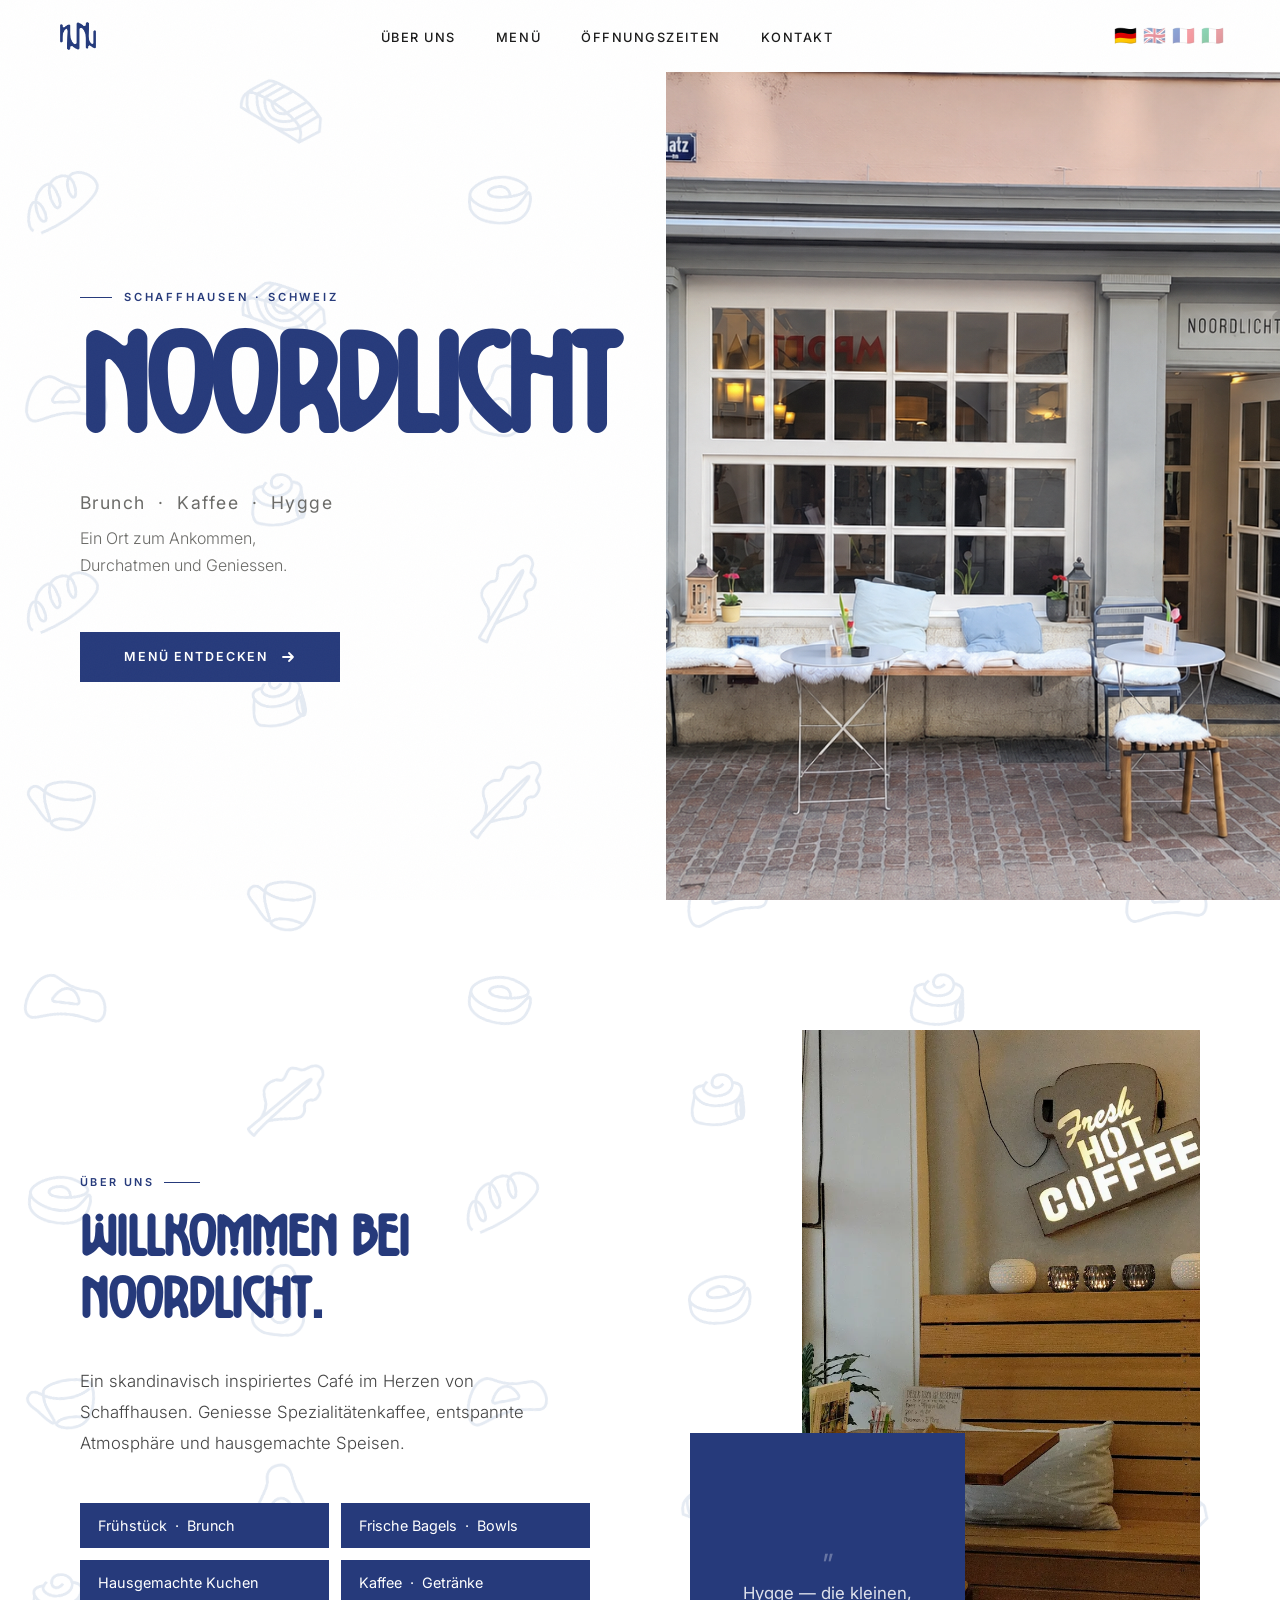
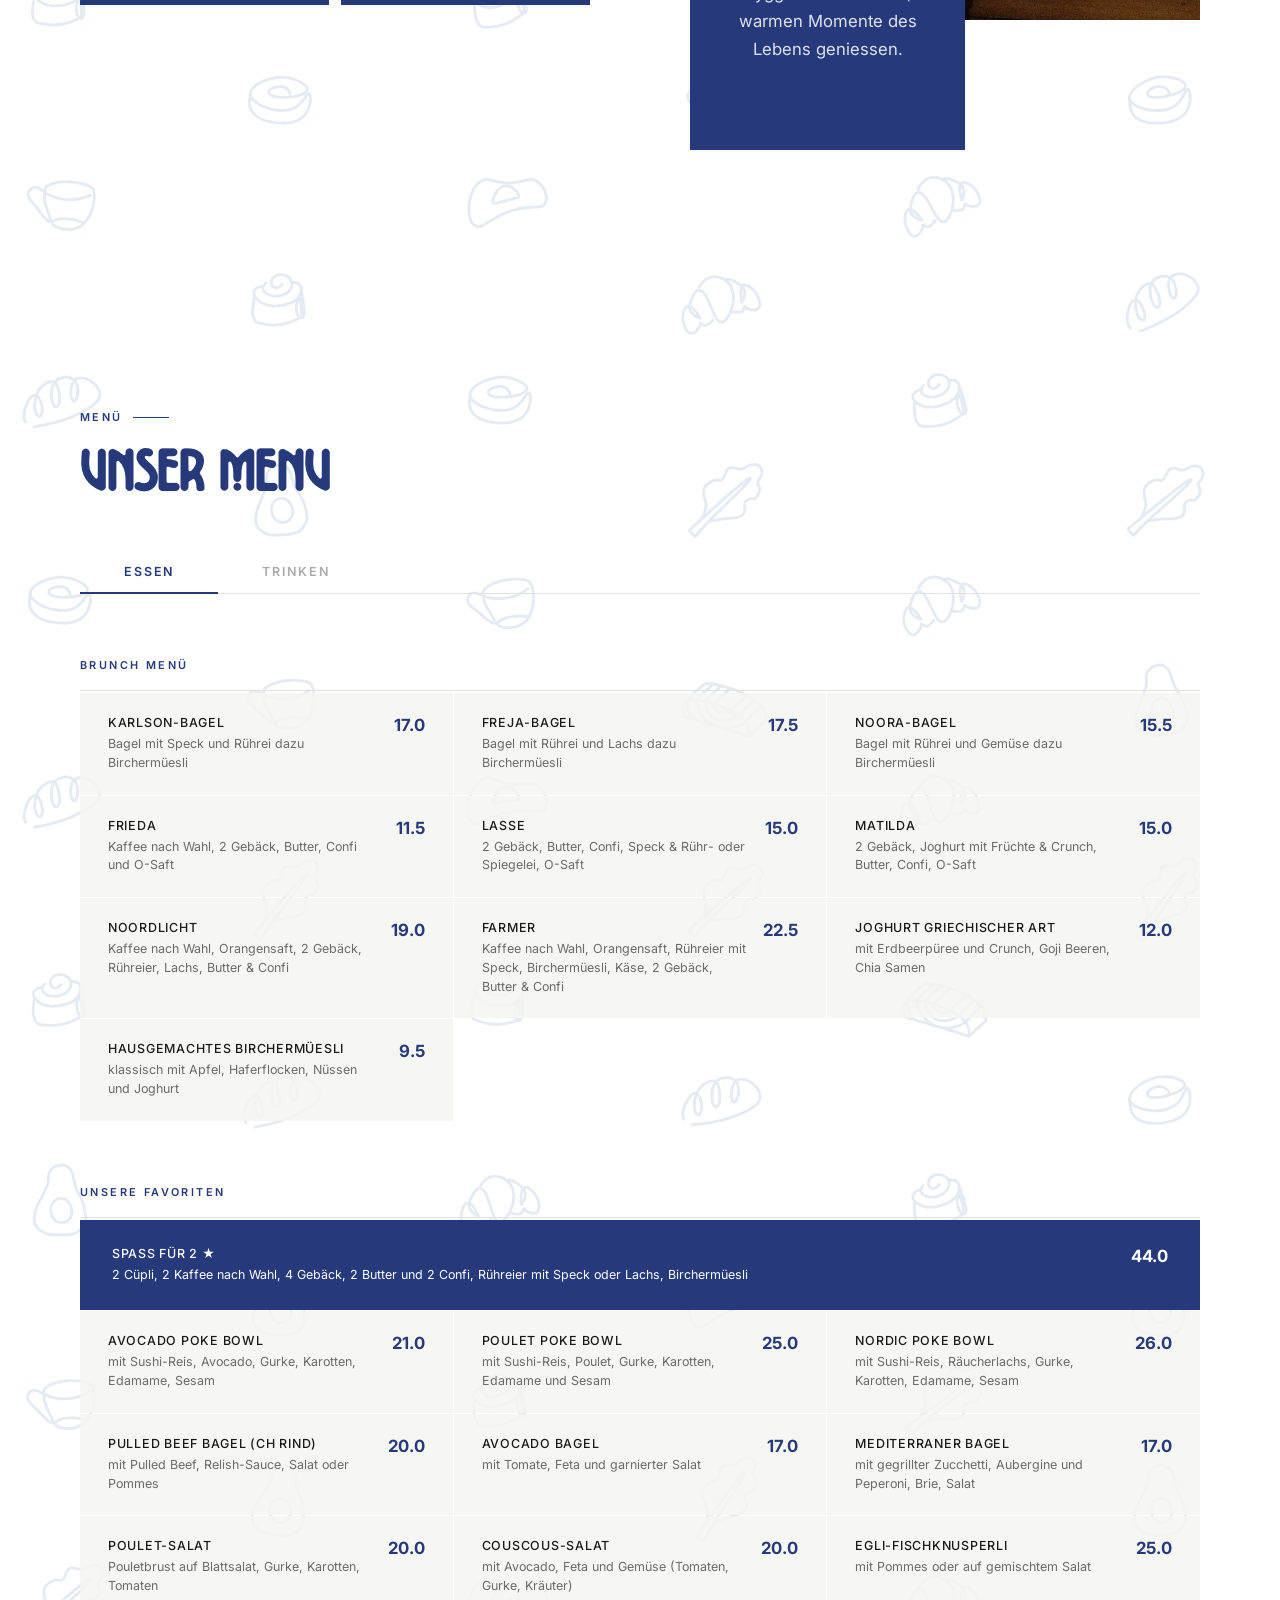
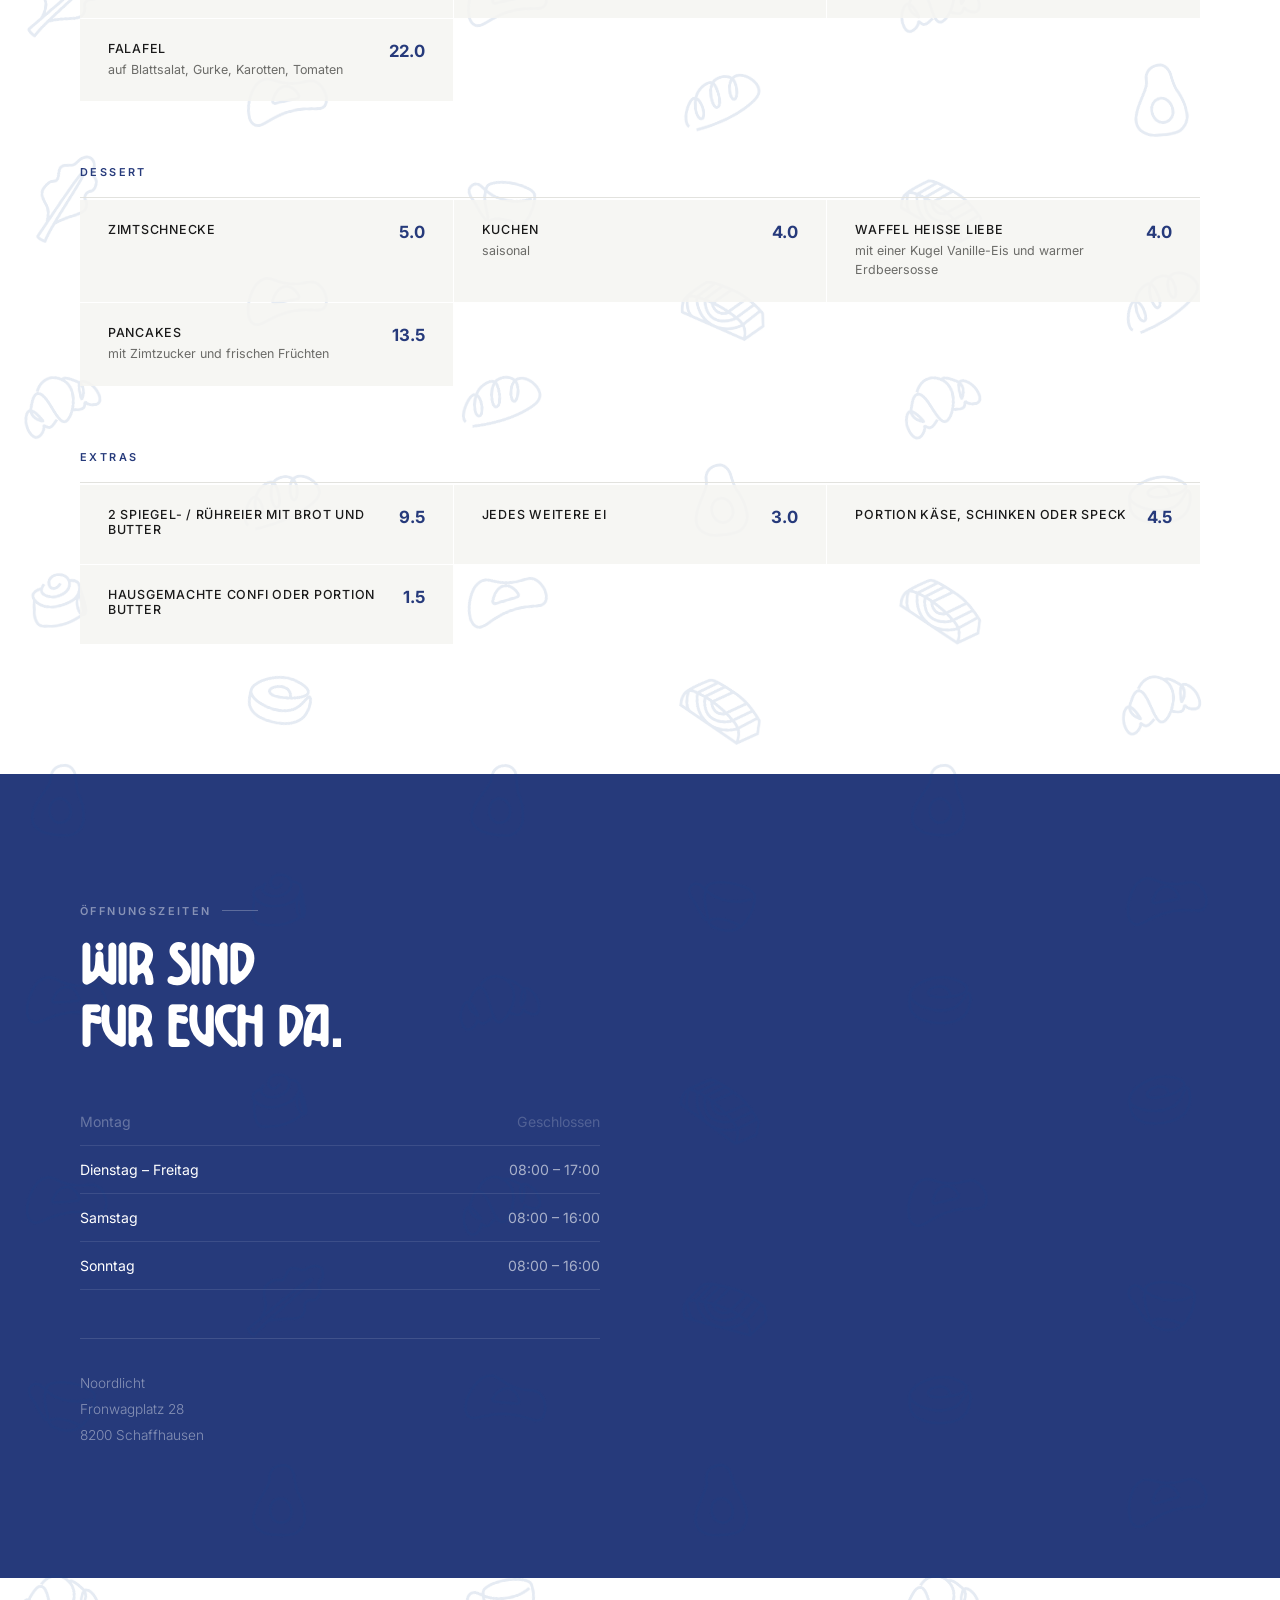
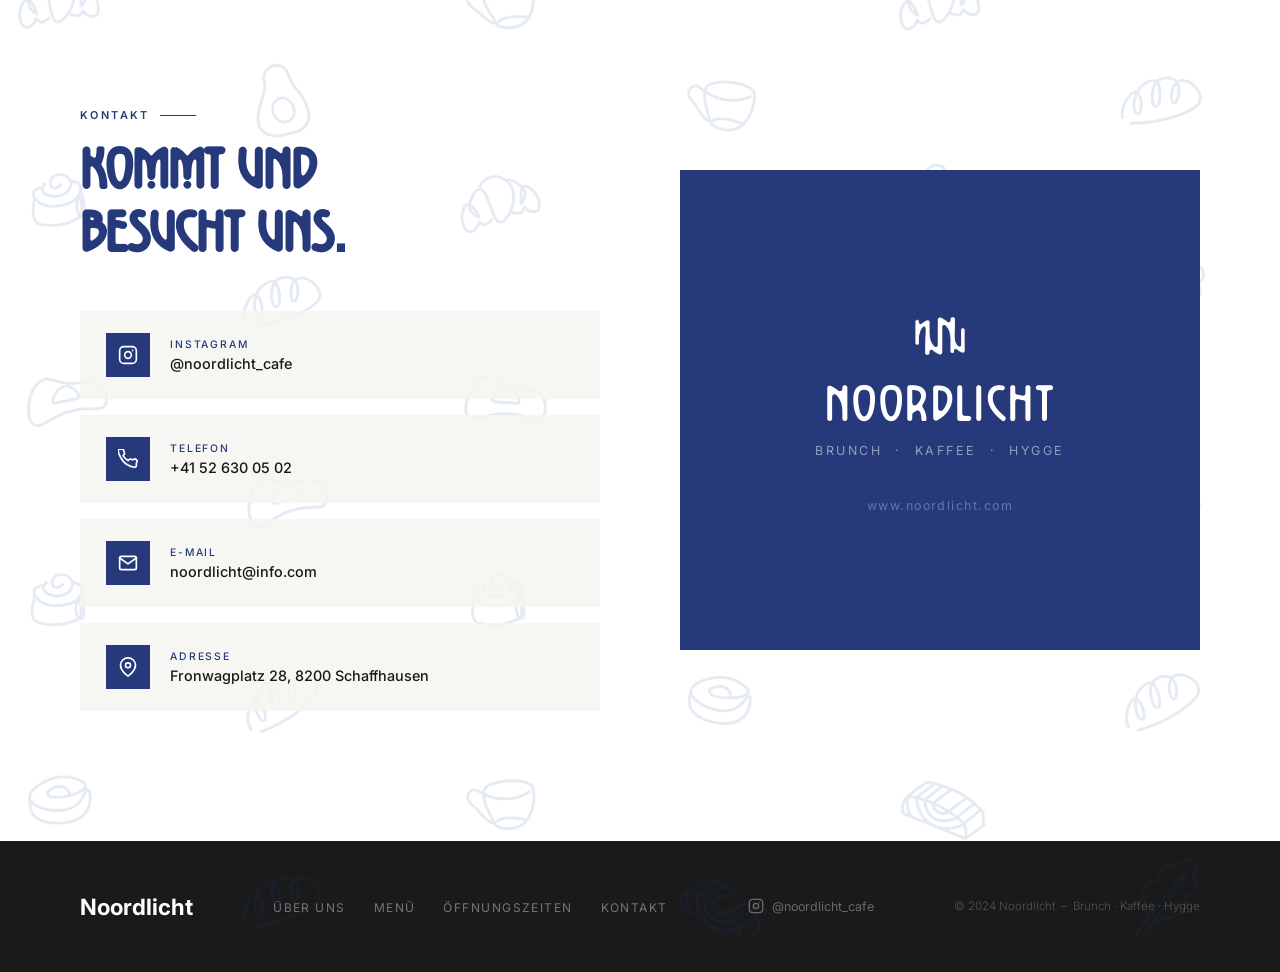
==== commit 7623d5d9: "Update Instagram handle to @noordlicht_cafe" ====
--- a/index.html
+++ b/index.html
@@ -247,14 +247,14 @@
       <h2 class="sec-title reveal" data-i18n data-de="Kommt und&lt;br&gt;besucht uns." data-en="Come and&lt;br&gt;visit us.">Kommt und<br>besucht uns.</h2>
       <div class="contact-items">
 
-        <a href="https://instagram.com/noordlicht_schaffhausen" target="_blank" class="ci reveal">
+        <a href="https://instagram.com/noordlicht_cafe" target="_blank" class="ci reveal">
           <div class="ci-icon">
             <svg width="20" height="20" viewBox="0 0 24 24" fill="none" stroke="#fff" stroke-width="2" stroke-linecap="round" stroke-linejoin="round">
               <rect x="2" y="2" width="20" height="20" rx="5"/><circle cx="12" cy="12" r="4"/>
               <circle cx="17.5" cy="6.5" r="1" fill="#fff" stroke="none"/>
             </svg>
           </div>
-          <div><div class="ci-lbl" data-i18n data-de="Instagram" data-en="Instagram">Instagram</div><div class="ci-val">@noordlicht_schaffhausen</div></div>
+          <div><div class="ci-lbl" data-i18n data-de="Instagram" data-en="Instagram">Instagram</div><div class="ci-val">@noordlicht_cafe</div></div>
         </a>
 
         <a href="tel:+41526300502" class="ci reveal">
@@ -308,12 +308,12 @@
       <li><a href="#hours" data-i18n data-de="Öffnungszeiten" data-en="Opening Hours">Öffnungszeiten</a></li>
       <li><a href="#contact" data-i18n data-de="Kontakt" data-en="Contact">Kontakt</a></li>
     </ul>
-    <a href="https://instagram.com/noordlicht_schaffhausen" target="_blank" class="f-ig">
+    <a href="https://instagram.com/noordlicht_cafe" target="_blank" class="f-ig">
       <svg width="16" height="16" viewBox="0 0 24 24" fill="none" stroke="currentColor" stroke-width="2" stroke-linecap="round" stroke-linejoin="round">
         <rect x="2" y="2" width="20" height="20" rx="5"/><circle cx="12" cy="12" r="4"/>
         <circle cx="17.5" cy="6.5" r="1" fill="currentColor" stroke="none"/>
       </svg>
-      @noordlicht_schaffhausen
+      @noordlicht_cafe
     </a>
     <p class="f-copy" data-i18n data-de="© 2024 Noordlicht &amp;nbsp;–&amp;nbsp; Brunch · Kaffee · Hygge" data-en="© 2024 Noordlicht &amp;nbsp;–&amp;nbsp; Brunch · Coffee · Hygge">© 2024 Noordlicht &nbsp;–&nbsp; Brunch · Kaffee · Hygge</p>
   </div>
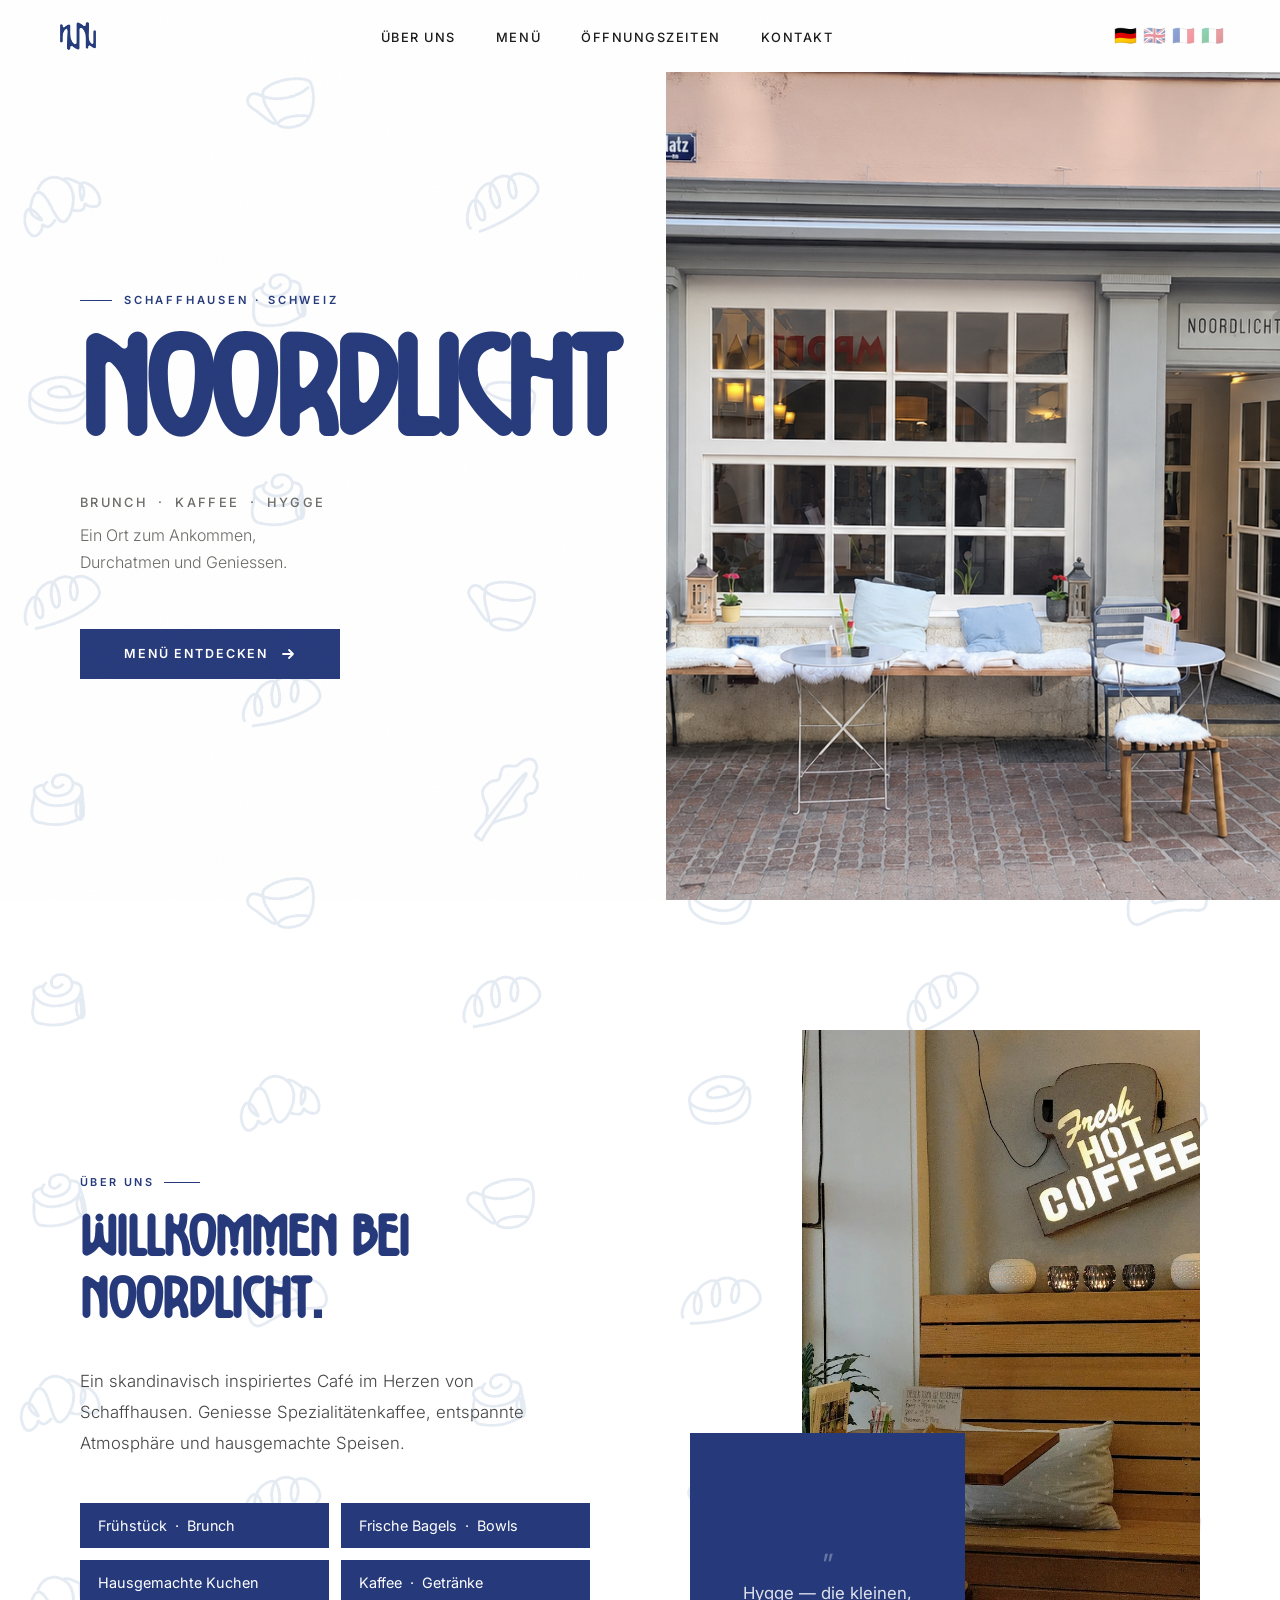
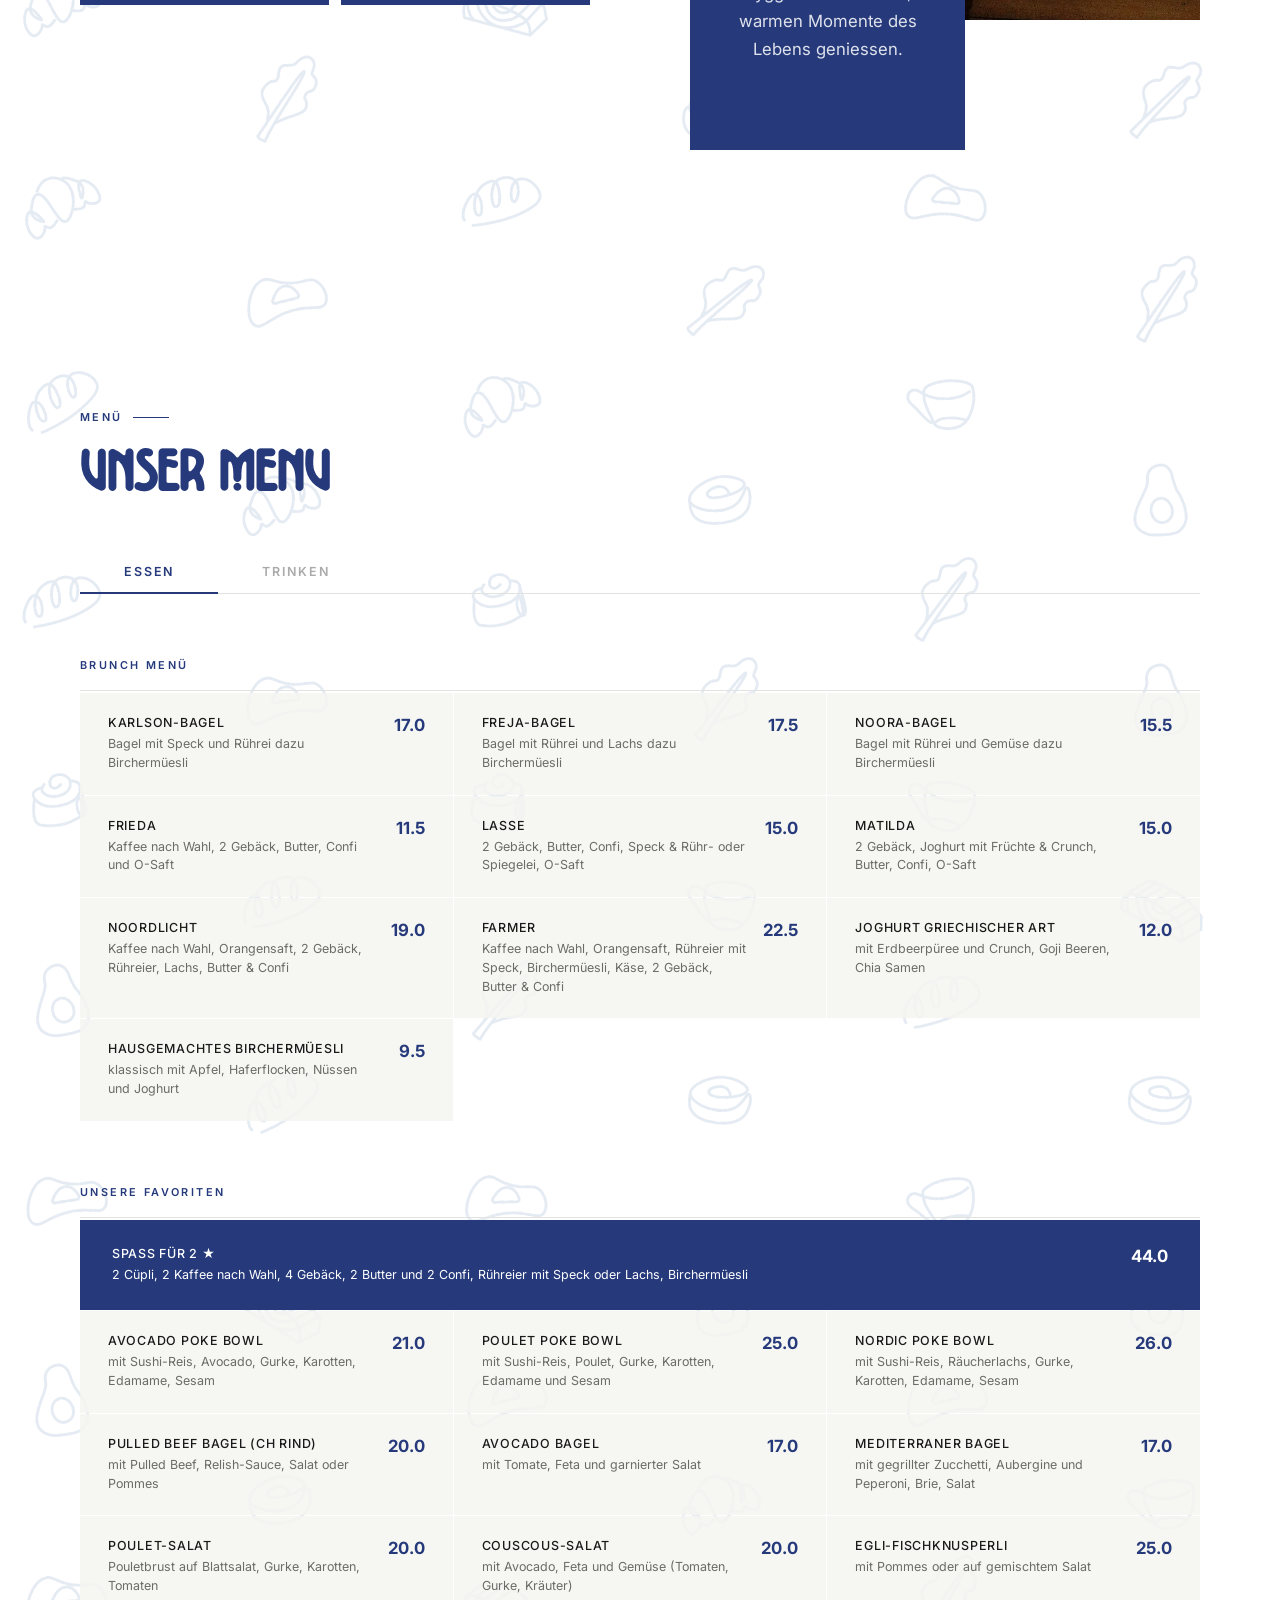
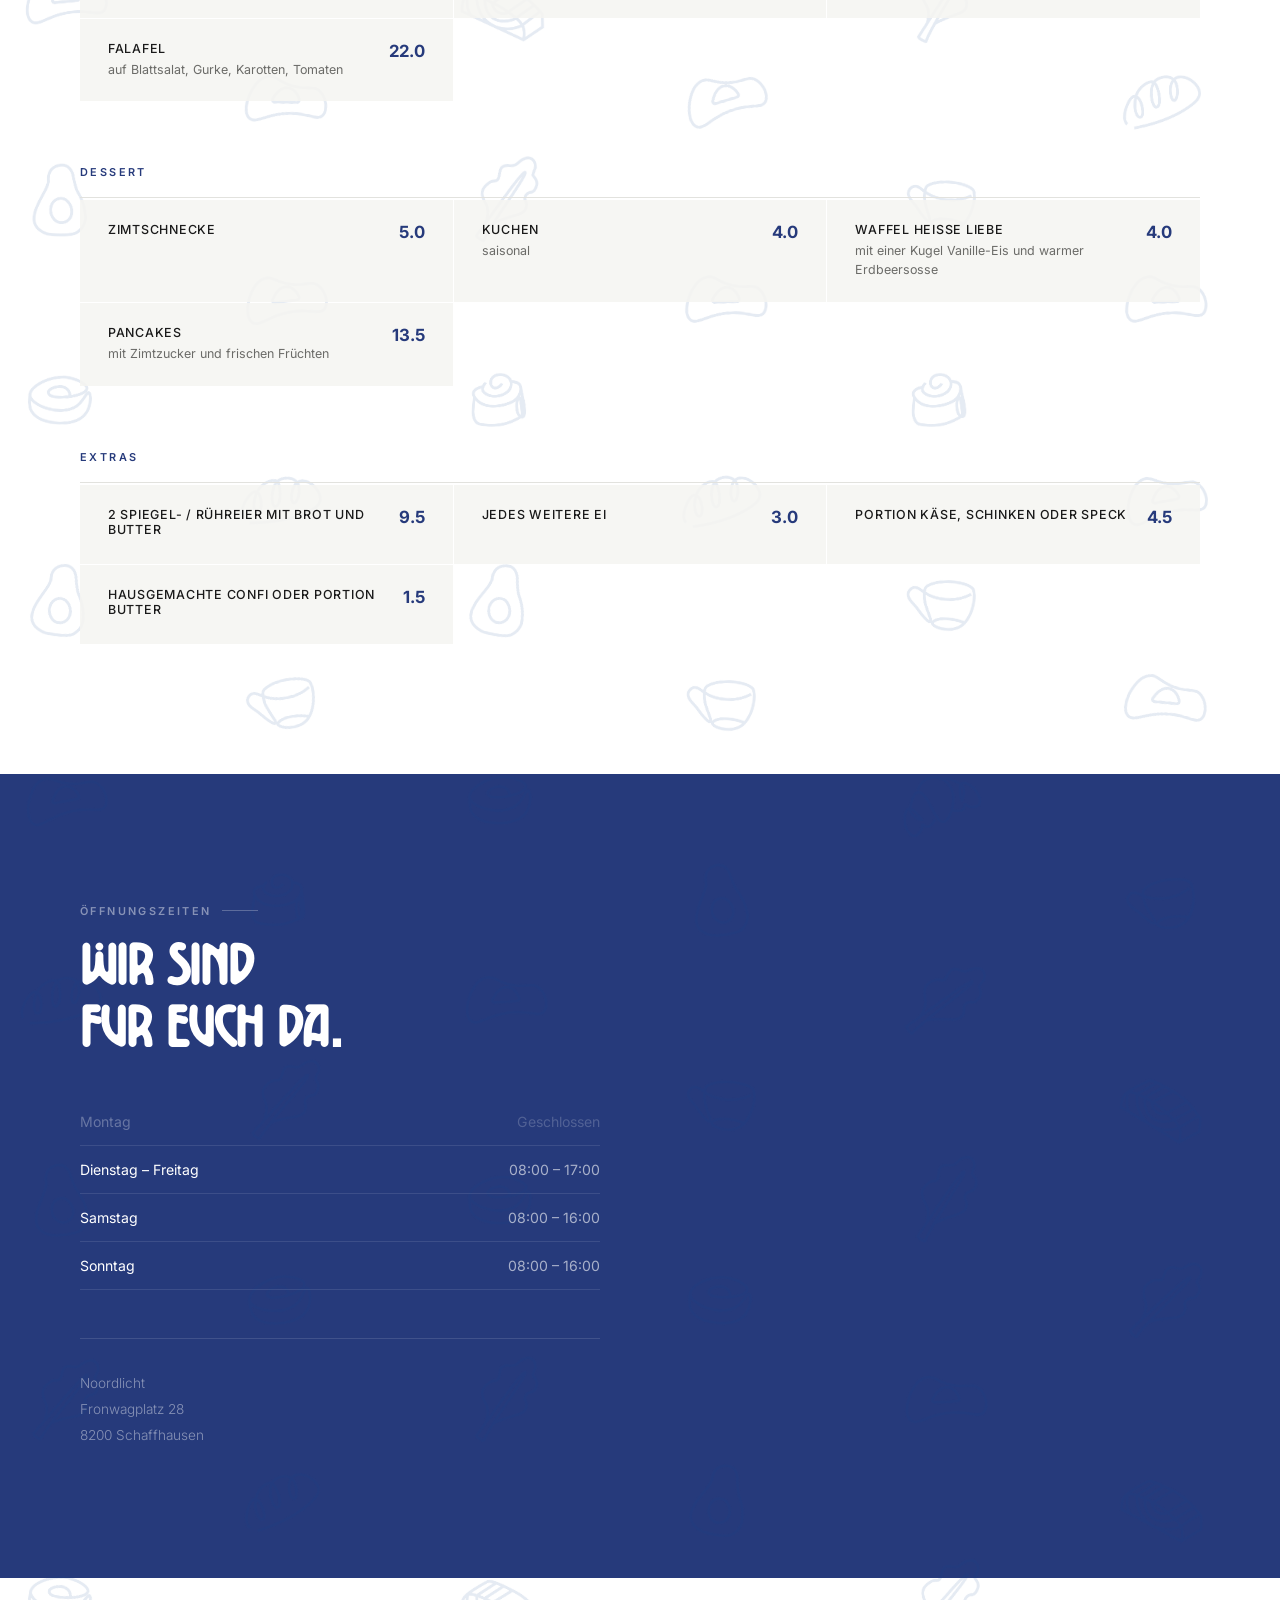
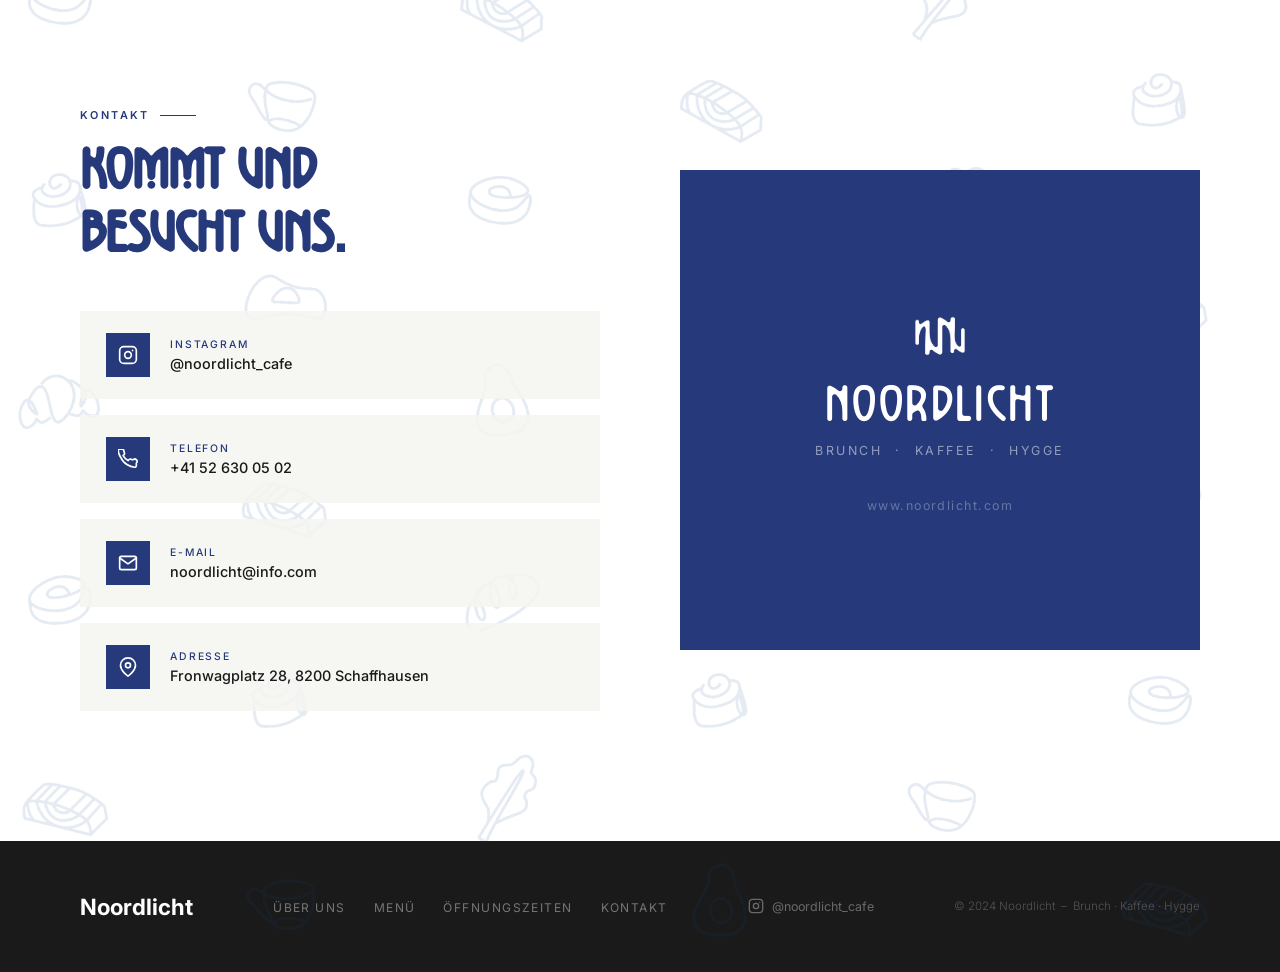
==== commit ada57658: "Cache bust v16" ====
--- a/index.html
+++ b/index.html
@@ -7,7 +7,7 @@
 <link rel="preconnect" href="https://fonts.googleapis.com">
 <link rel="preconnect" href="https://fonts.gstatic.com" crossorigin>
 <link href="https://fonts.googleapis.com/css2?family=Inter:wght@300;400;500;600&display=swap" rel="stylesheet">
-<link rel="stylesheet" href="style.css?v=15">
+<link rel="stylesheet" href="style.css?v=16">
 </head>
 <body>
 
--- a/style.css
+++ b/style.css
@@ -135,8 +135,9 @@
 
 .hero-sub {
   font-family: 'Inter', sans-serif;
-  font-size: 1.1rem;
-  color: var(--muted); letter-spacing: .08em;
+  font-size: .8rem; font-weight: 500;
+  text-transform: uppercase; letter-spacing: .18em;
+  color: var(--muted);
   margin-bottom: 12px;
 }
 
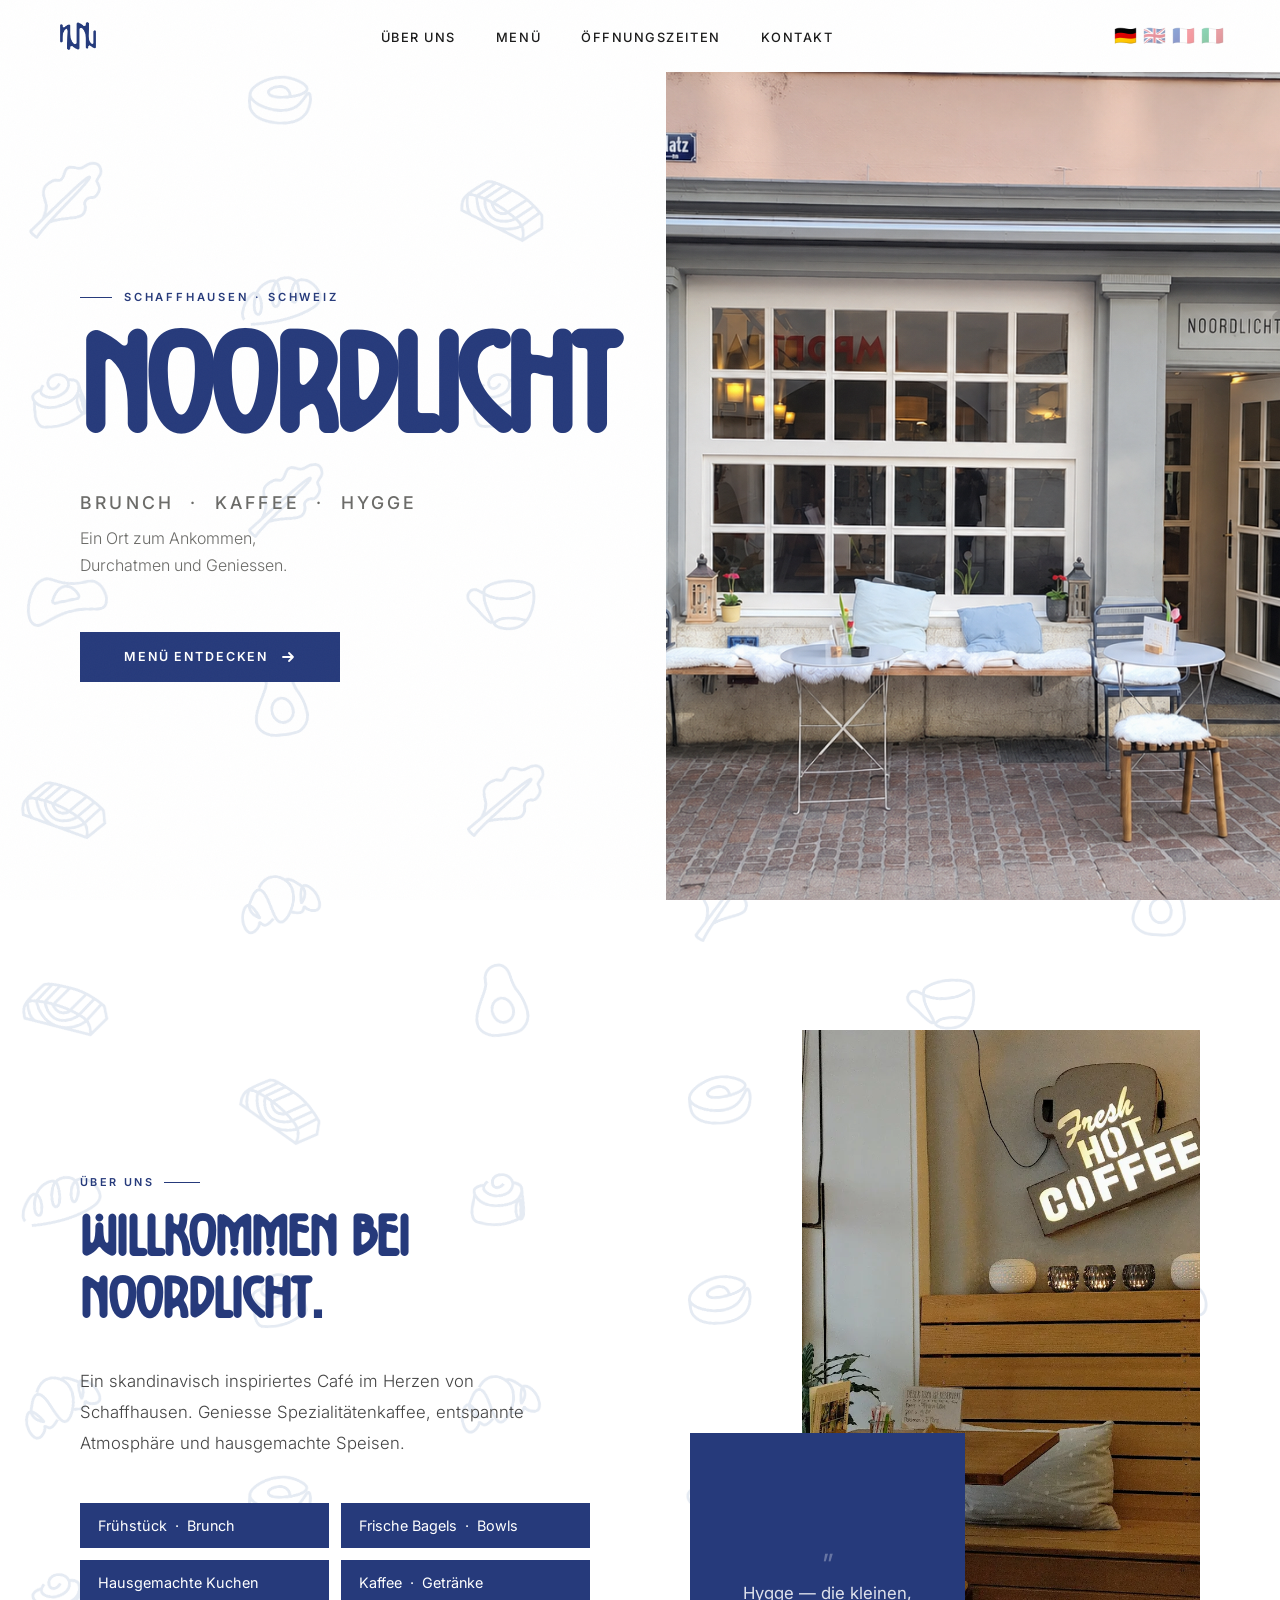
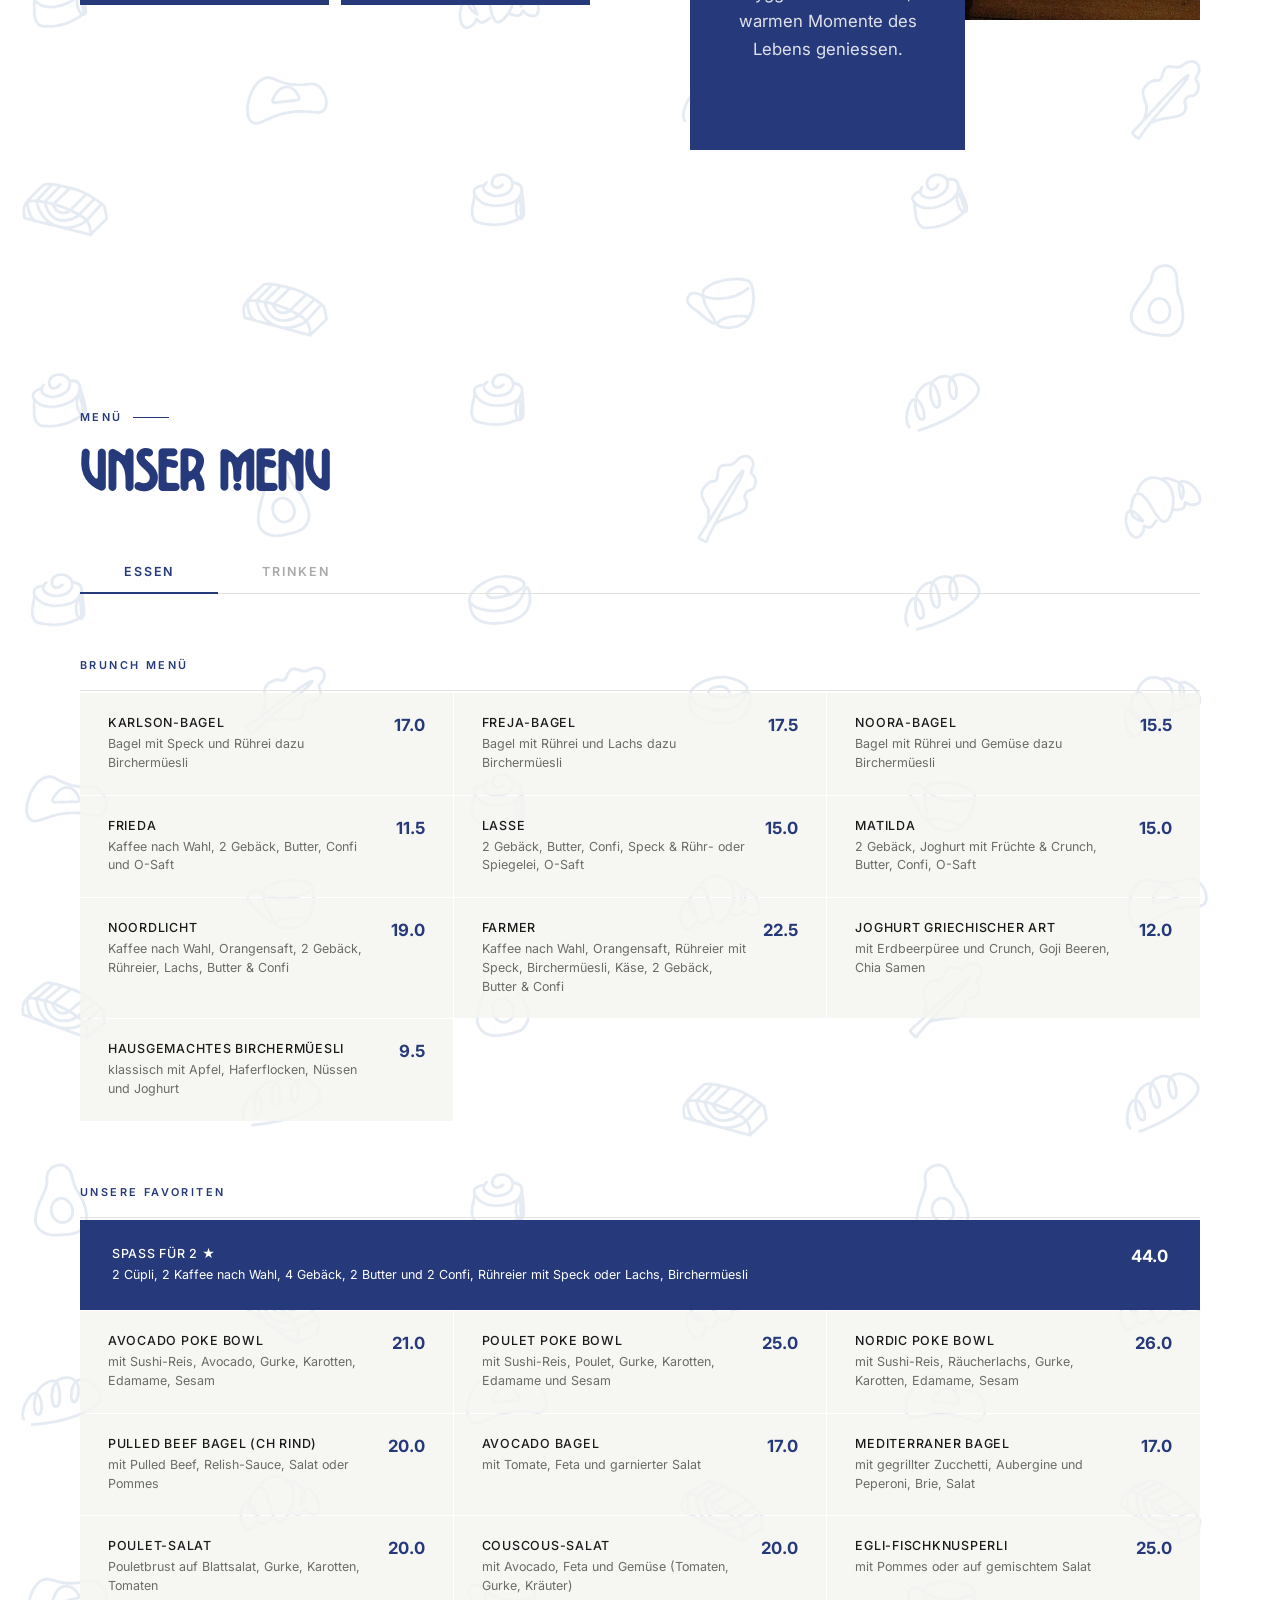
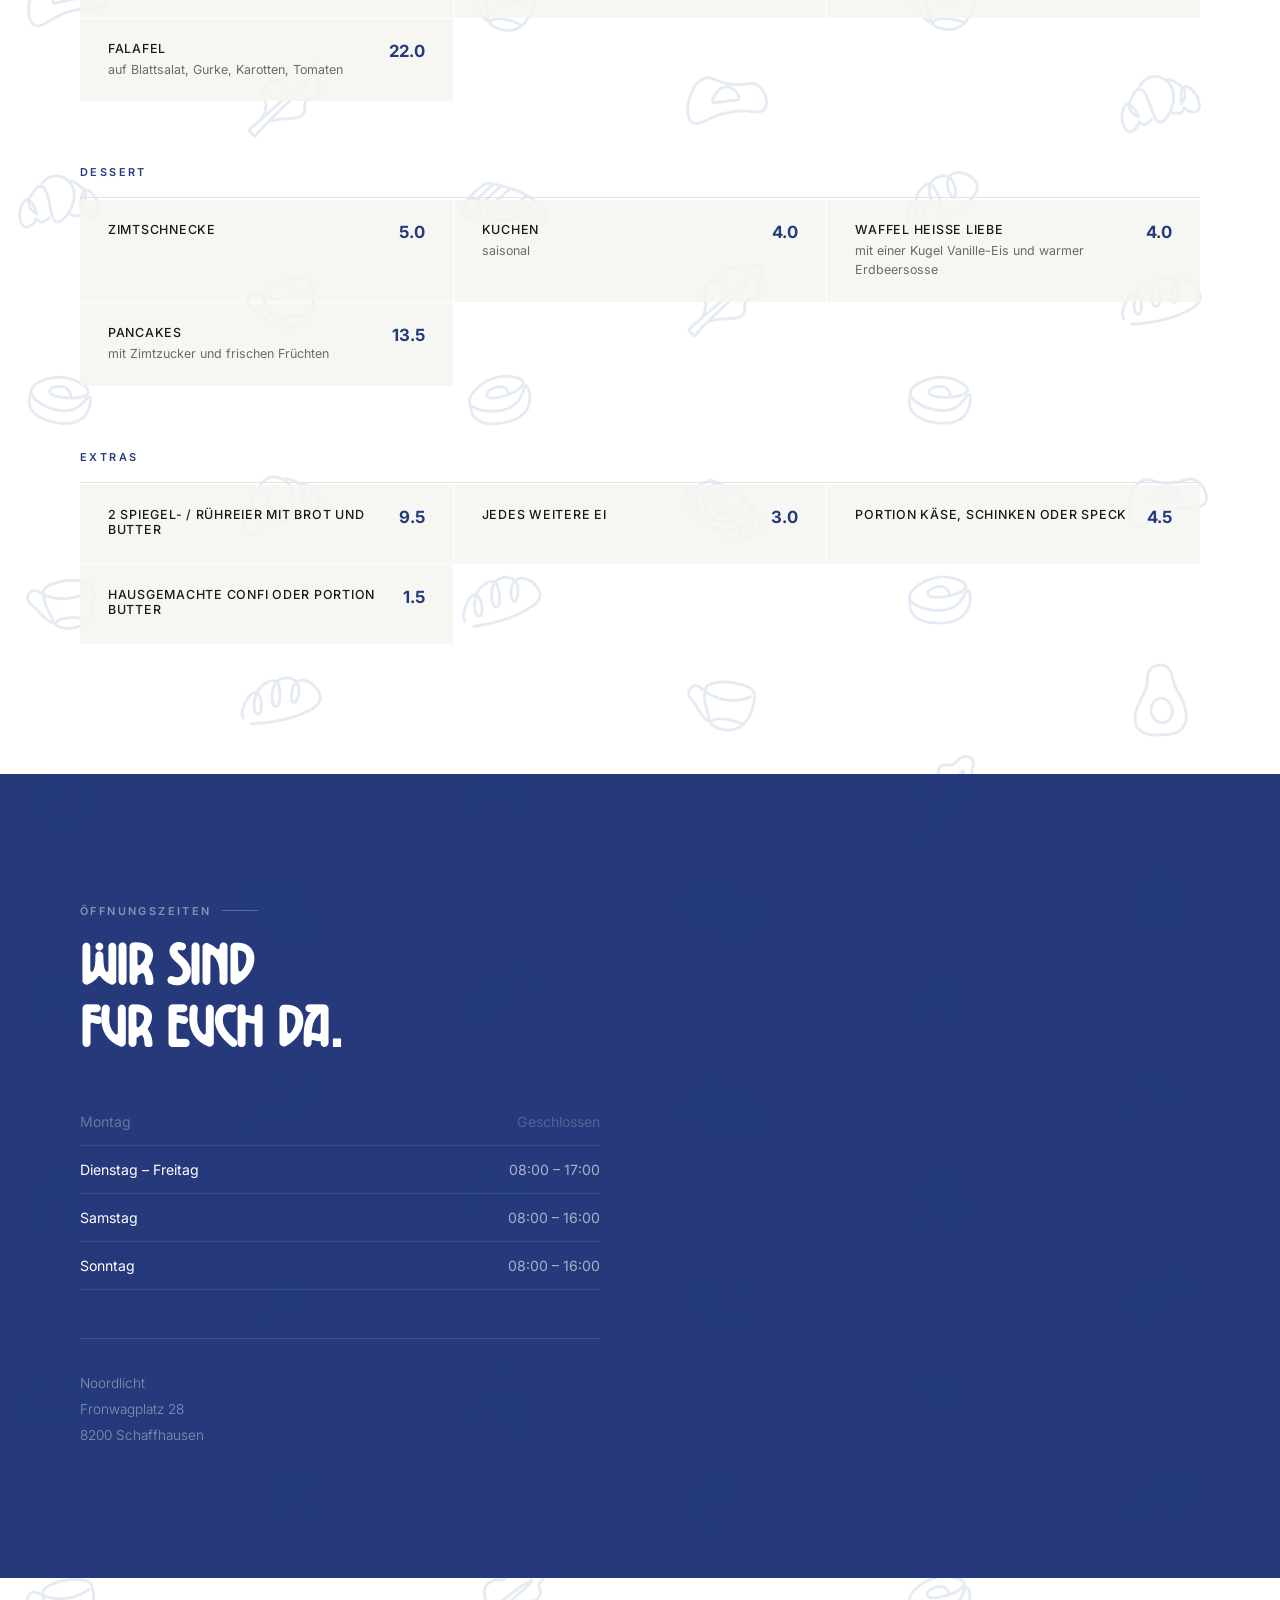
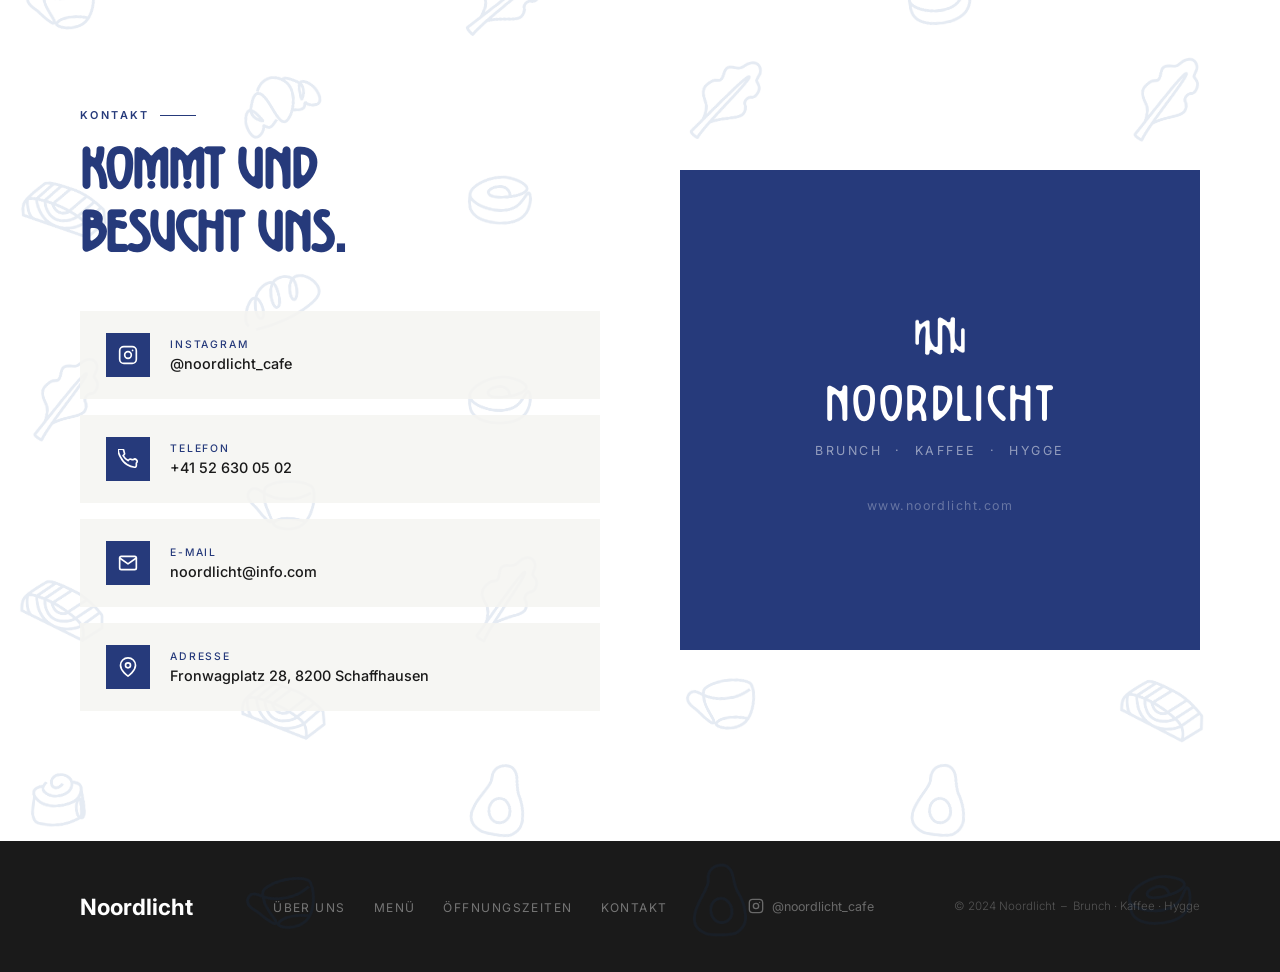
==== commit 6015bcbf: "Hero subtitle larger: 1.1rem" ====
--- a/index.html
+++ b/index.html
@@ -7,7 +7,7 @@
 <link rel="preconnect" href="https://fonts.googleapis.com">
 <link rel="preconnect" href="https://fonts.gstatic.com" crossorigin>
 <link href="https://fonts.googleapis.com/css2?family=Inter:wght@300;400;500;600&display=swap" rel="stylesheet">
-<link rel="stylesheet" href="style.css?v=16">
+<link rel="stylesheet" href="style.css?v=17">
 </head>
 <body>
 
--- a/style.css
+++ b/style.css
@@ -135,7 +135,7 @@
 
 .hero-sub {
   font-family: 'Inter', sans-serif;
-  font-size: .8rem; font-weight: 500;
+  font-size: 1.1rem; font-weight: 500;
   text-transform: uppercase; letter-spacing: .18em;
   color: var(--muted);
   margin-bottom: 12px;
